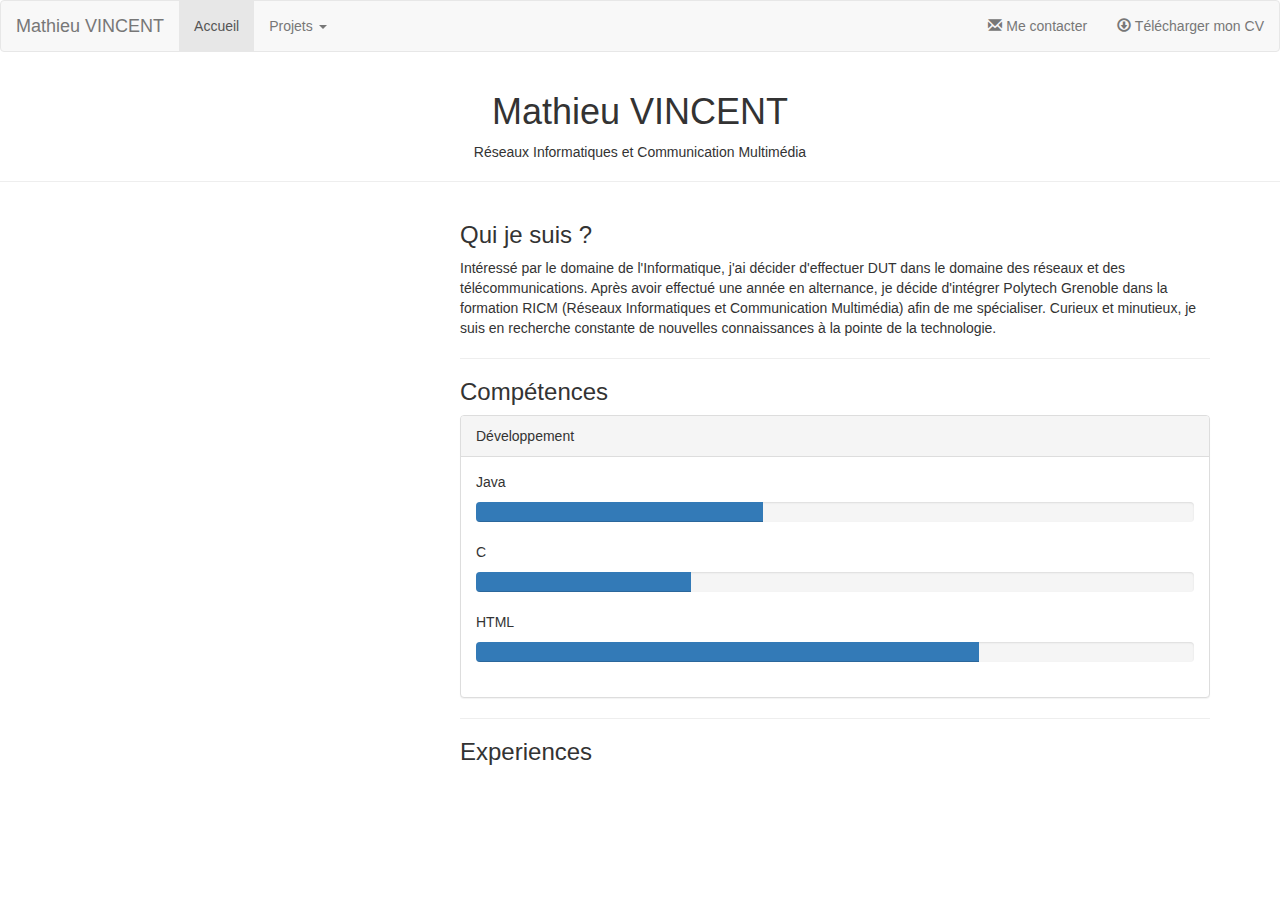
==== index.html @ 3a9216c7 "coucou c moa" ====
<!DOCTYPE html>

<head>
    <meta charset="utf-8">
    <title>Mathieu VINCENT</title>
    <script src="https://ajax.googleapis.com/ajax/libs/jquery/3.2.1/jquery.min.js"></script>
    <script src="https://maxcdn.bootstrapcdn.com/bootstrap/3.3.7/js/bootstrap.min.js"></script>
    <link rel="stylesheet" href="https://maxcdn.bootstrapcdn.com/bootstrap/3.3.7/css/bootstrap.min.css">
    <link rel="stylesheet" type="text/css" href="style.css">
</head>

<body>
<nav class="navbar navbar-default">
  <div class="container-fluid">
    <div class="navbar-header">
      <a class="navbar-brand" href="#">Mathieu VINCENT</a>
    </div>
    <ul class="nav navbar-nav">
      <li class="active"><a href="#">Accueil</a></li>
      <li class="dropdown"><a class="dropdown-toggle" data-toggle="dropdown" href="#">Projets <span class="caret"></span></a>
        <ul class="dropdown-menu">
          <li><a href="#">Page 1-1</a></li>
          <li><a href="#">Page 1-2</a></li>
          <li><a href="#">Page 1-3</a></li>
        </ul>
      </li>
      <!-- <li><a href="#">Page 2</a></li> -->
    </ul>
    <ul class="nav navbar-nav navbar-right">
      <li><a href="#"><span class="glyphicon glyphicon-envelope"></span> Me contacter</a></li>
      <li><a href="#"><span class="glyphicon glyphicon-download"></span> Télécharger mon CV</a></li>
    </ul>
  </div>
</nav>
  
      <div class="page-header text-center">
        <h1>Mathieu VINCENT</h1>
        <p>Réseaux Informatiques et Communication Multimédia</p>
    </div>

    <div class="container">
  <div class="row">
    <div class="col-sm-4">
      <img src="images/images.jpeg" alt="">
    </div>
    <div class="col-sm-8">
      <h3>Qui je suis ?</h3>
      <p>Intéressé par le domaine de l'Informatique, j'ai décider d'effectuer DUT
      dans le domaine des réseaux et des télécommunications. Après avoir effectué une
      année en alternance, je décide d'intégrer Polytech Grenoble dans la formation RICM 
      (Réseaux Informatiques et Communication Multimédia) afin de me spécialiser. 
      
      Curieux et minutieux, je suis en recherche constante de nouvelles connaissances à 
      la pointe de la technologie.  
      </p>

      <hr>

      <h3>Compétences</h3>
      <div class="panel panel-default">
      <div class="panel-heading">Développement</div>
      <div class="panel-body">
      
      <p>Java</p>
      <div class="progress">
        <div class="progress-bar" role="progressbar" aria-valuemin="0" aria-valuemax="100" style="width:40%">
        </div>
      </div>

      <p>C</p>
      <div class="progress">
        <div class="progress-bar" role="progressbar" aria-valuemin="0" aria-valuemax="100" style="width:30%">
        </div>
      </div>

      <p>HTML</p>
      <div class="progress">
        <div class="progress-bar" role="progressbar" aria-valuemin="0" aria-valuemax="100" style="width:70%">
        </div>
        </div>
      </div>
    </div>

    <hr>
    <h3>Experiences</h3>


      

    </div>
  </div>
</div>


</body>

<footer>
</footer>
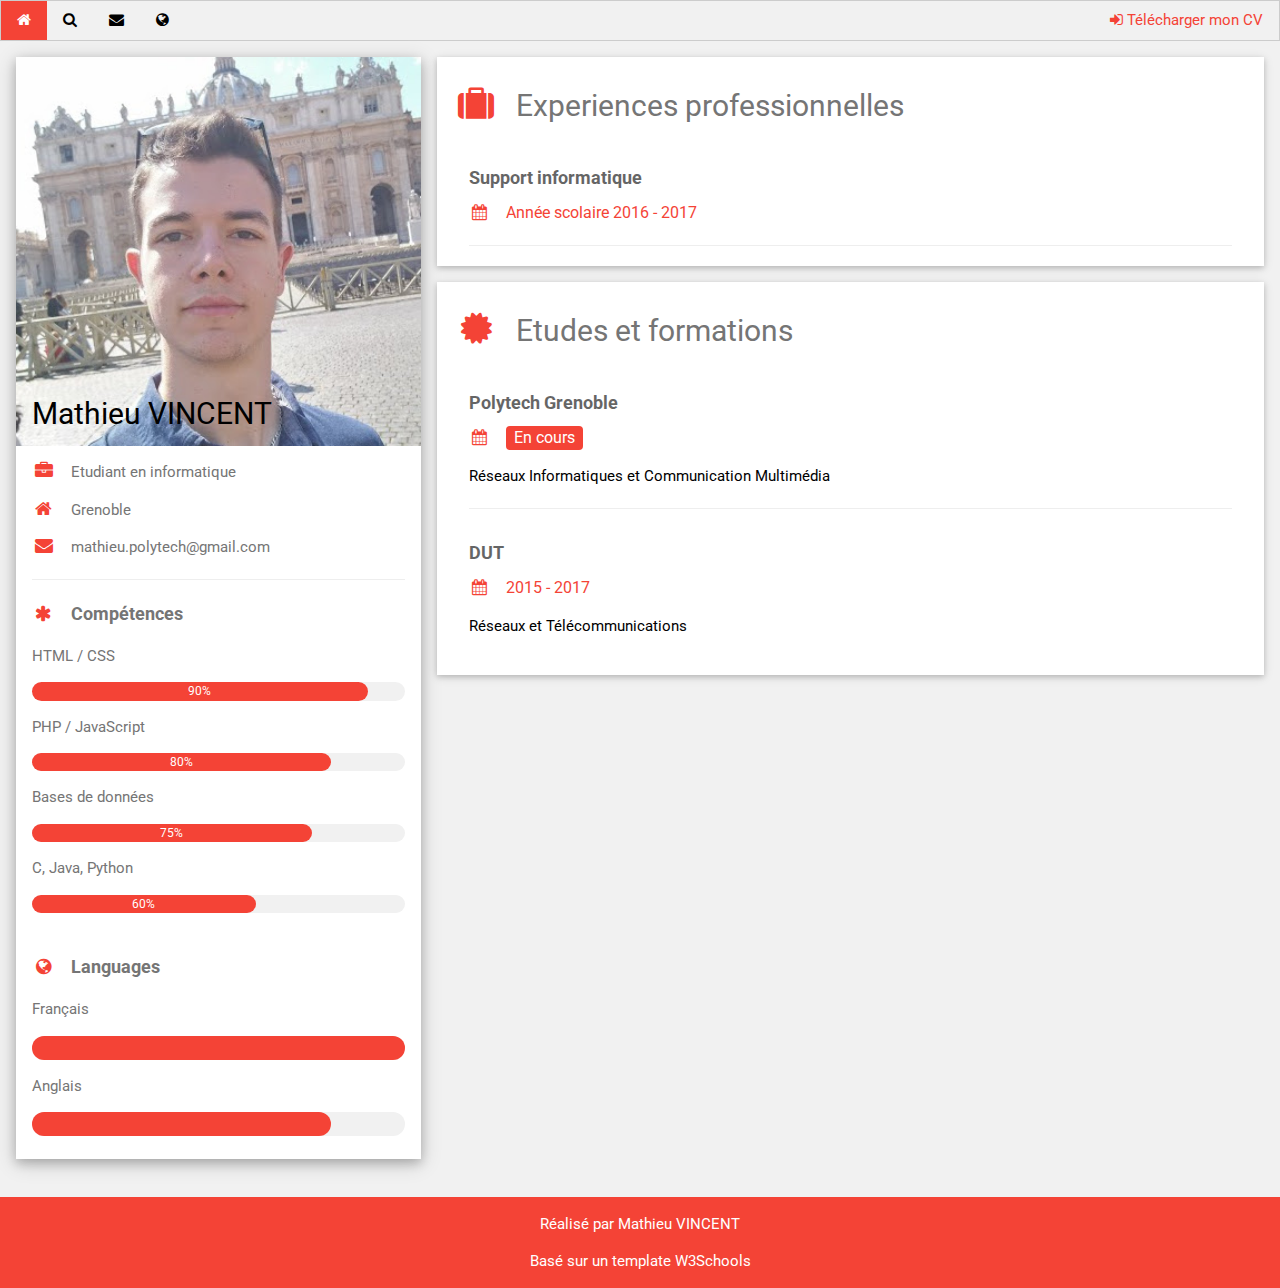
==== commit 520c8e2c: "Test site 2" ====
--- a/index.html
+++ b/index.html
@@ -1,98 +1,126 @@
 <!DOCTYPE html>
+<html>
+<title>Mathieu VINCENT</title>
+<meta charset="UTF-8">
+<meta name="viewport" content="width=device-width, initial-scale=1">
+<link rel="stylesheet" href="https://www.w3schools.com/w3css/4/w3.css">
+<link rel='stylesheet' href='https://fonts.googleapis.com/css?family=Roboto'>
+<link rel="stylesheet" href="https://cdnjs.cloudflare.com/ajax/libs/font-awesome/4.7.0/css/font-awesome.min.css">
+<style>
+html,body,h1,h2,h3,h4,h5,h6 {font-family: "Roboto", sans-serif}
+</style>
+<body class="w3-light-grey">
 
-<head>
-    <meta charset="utf-8">
-    <title>Mathieu VINCENT</title>
-    <script src="https://ajax.googleapis.com/ajax/libs/jquery/3.2.1/jquery.min.js"></script>
-    <script src="https://maxcdn.bootstrapcdn.com/bootstrap/3.3.7/js/bootstrap.min.js"></script>
-    <link rel="stylesheet" href="https://maxcdn.bootstrapcdn.com/bootstrap/3.3.7/css/bootstrap.min.css">
-    <link rel="stylesheet" type="text/css" href="style.css">
-</head>
+<!-- Nav Bar -->
+<div class="w3-bar w3-light-grey w3-border">
+  <a href="#" class="w3-bar-item w3-button w3-red"><i class="fa fa-home"></i></a>
+  <a href="#" class="w3-bar-item w3-button"><i class="fa fa-search"></i></a>
+  <a href="#" class="w3-bar-item w3-button"><i class="fa fa-envelope"></i></a>
+  <a href="#" class="w3-bar-item w3-button"><i class="fa fa-globe"></i></a>
+  <a href="#" class="w3-bar-item w3-button w3-right w3-text-red"><i class="fa fa-sign-in"></i> Télécharger mon CV</a>
+</div>
 
-<body>
-<nav class="navbar navbar-default">
-  <div class="container-fluid">
-    <div class="navbar-header">
-      <a class="navbar-brand" href="#">Mathieu VINCENT</a>
-    </div>
-    <ul class="nav navbar-nav">
-      <li class="active"><a href="#">Accueil</a></li>
-      <li class="dropdown"><a class="dropdown-toggle" data-toggle="dropdown" href="#">Projets <span class="caret"></span></a>
-        <ul class="dropdown-menu">
-          <li><a href="#">Page 1-1</a></li>
-          <li><a href="#">Page 1-2</a></li>
-          <li><a href="#">Page 1-3</a></li>
-        </ul>
-      </li>
-      <!-- <li><a href="#">Page 2</a></li> -->
-    </ul>
-    <ul class="nav navbar-nav navbar-right">
-      <li><a href="#"><span class="glyphicon glyphicon-envelope"></span> Me contacter</a></li>
-      <li><a href="#"><span class="glyphicon glyphicon-download"></span> Télécharger mon CV</a></li>
-    </ul>
-  </div>
-</nav>
+<!-- Page Container -->
+<div class="w3-content w3-margin-top" style="max-width:1400px;">
+
+  <!-- The Grid -->
+  <div class="w3-row-padding">
   
-      <div class="page-header text-center">
-        <h1>Mathieu VINCENT</h1>
-        <p>Réseaux Informatiques et Communication Multimédia</p>
+    <!-- Left Column -->
+    <div class="w3-third">
+    
+      <div class="w3-white w3-text-grey w3-card-4">
+        <div class="w3-display-container">
+          <img src="./images/photo.jpg" style="width:100%" alt="Avatar">
+          <div class="w3-display-bottomleft w3-container w3-text-black">
+            <h2>Mathieu VINCENT</h2>
+          </div>
+        </div>
+        <div class="w3-container">
+          <p><i class="fa fa-briefcase fa-fw w3-margin-right w3-large w3-text-red"></i>Etudiant en informatique</p>
+          <p><i class="fa fa-home fa-fw w3-margin-right w3-large w3-text-red"></i>Grenoble</p>
+          <p><i class="fa fa-envelope fa-fw w3-margin-right w3-large w3-text-red"></i>mathieu.polytech@gmail.com</p>
+          <!--<p><i class="fa fa-phone fa-fw w3-margin-right w3-large w3-text-red"></i>1224435534</p>-->
+          <hr>
+
+          <p class="w3-large"><b><i class="fa fa-asterisk fa-fw w3-margin-right w3-text-red"></i>Compétences</b></p>
+          <p>HTML / CSS</p>
+          <div class="w3-light-grey w3-round-xlarge w3-small">
+            <div class="w3-container w3-center w3-round-xlarge w3-red" style="width:90%">90%</div>
+          </div>
+          <p>PHP / JavaScript</p>
+          <div class="w3-light-grey w3-round-xlarge w3-small">
+            <div class="w3-container w3-center w3-round-xlarge w3-red" style="width:80%">
+              <div class="w3-center w3-text-white">80%</div>
+            </div>
+          </div>
+          <p>Bases de données</p>
+          <div class="w3-light-grey w3-round-xlarge w3-small">
+            <div class="w3-container w3-center w3-round-xlarge w3-red" style="width:75%">75%</div>
+          </div>
+          <p>C, Java, Python</p>
+          <div class="w3-light-grey w3-round-xlarge w3-small">
+            <div class="w3-container w3-center w3-round-xlarge w3-red" style="width:60%">60%</div>
+          </div>
+          <br>
+
+          <p class="w3-large w3-text-theme"><b><i class="fa fa-globe fa-fw w3-margin-right w3-text-red"></i>Languages</b></p>
+          <p>Français</p>
+          <div class="w3-light-grey w3-round-xlarge">
+            <div class="w3-round-xlarge w3-red" style="height:24px;width:100%"></div>
+          </div>
+          <p>Anglais</p>
+          <div class="w3-light-grey w3-round-xlarge">
+            <div class="w3-round-xlarge w3-red" style="height:24px;width:80%"></div>
+          </div>
+          <br>
+        </div>
+      </div><br>
+
+    <!-- End Left Column -->
     </div>
 
-    <div class="container">
-  <div class="row">
-    <div class="col-sm-4">
-      <img src="images/images.jpeg" alt="">
-    </div>
-    <div class="col-sm-8">
-      <h3>Qui je suis ?</h3>
-      <p>Intéressé par le domaine de l'Informatique, j'ai décider d'effectuer DUT
-      dans le domaine des réseaux et des télécommunications. Après avoir effectué une
-      année en alternance, je décide d'intégrer Polytech Grenoble dans la formation RICM 
-      (Réseaux Informatiques et Communication Multimédia) afin de me spécialiser. 
-      
-      Curieux et minutieux, je suis en recherche constante de nouvelles connaissances à 
-      la pointe de la technologie.  
-      </p>
-
-      <hr>
-
-      <h3>Compétences</h3>
-      <div class="panel panel-default">
-      <div class="panel-heading">Développement</div>
-      <div class="panel-body">
-      
-      <p>Java</p>
-      <div class="progress">
-        <div class="progress-bar" role="progressbar" aria-valuemin="0" aria-valuemax="100" style="width:40%">
+    <!-- Right Column -->
+    <div class="w3-twothird">
+    
+      <div class="w3-container w3-card-2 w3-white w3-margin-bottom">
+        <h2 class="w3-text-grey w3-padding-16"><i class="fa fa-suitcase fa-fw w3-margin-right w3-xxlarge w3-text-red"></i>Experiences professionnelles</h2>
+        <div class="w3-container">
+          <h5 class="w3-opacity"><b>Support informatique</b></h5>
+          <h6 class="w3-text-red"><i class="fa fa-calendar fa-fw w3-margin-right"></i>Année scolaire 2016 - 2017</span></h6>
+          <p></p>
+          <hr>
         </div>
       </div>
 
-      <p>C</p>
-      <div class="progress">
-        <div class="progress-bar" role="progressbar" aria-valuemin="0" aria-valuemax="100" style="width:30%">
+      <div class="w3-container w3-card-2 w3-white">
+        <h2 class="w3-text-grey w3-padding-16"><i class="fa fa-certificate fa-fw w3-margin-right w3-xxlarge w3-text-red"></i>Etudes et formations</h2>
+        <div class="w3-container">
+          <h5 class="w3-opacity"><b>Polytech Grenoble</b></h5>
+          <h6 class="w3-text-red"><i class="fa fa-calendar fa-fw w3-margin-right"></i><span class="w3-tag w3-red w3-round">En cours</span></h6>
+          <p>Réseaux Informatiques et Communication Multimédia</p>
+          <hr>
+        </div>
+        <div class="w3-container">
+          <h5 class="w3-opacity"><b>DUT</b></h5>
+          <h6 class="w3-text-red"><i class="fa fa-calendar fa-fw w3-margin-right"></i>2015 - 2017</h6>
+          <p>Réseaux et Télécommunications</p><br>
         </div>
       </div>
 
-      <p>HTML</p>
-      <div class="progress">
-        <div class="progress-bar" role="progressbar" aria-valuemin="0" aria-valuemax="100" style="width:70%">
-        </div>
-        </div>
-      </div>
+    <!-- End Right Column -->
     </div>
-
-    <hr>
-    <h3>Experiences</h3>
-
-
-      
-
-    </div>
+    
+  <!-- End Grid -->
   </div>
+  
+  <!-- End Page Container -->
 </div>
 
+<footer class="w3-container w3-red w3-center w3-margin-top">
+  <p>Réalisé par Mathieu VINCENT</p>
+  <p>Basé sur un template W3Schools</p>
+</footer>
 
 </body>
-
-<footer>
-</footer>+</html>
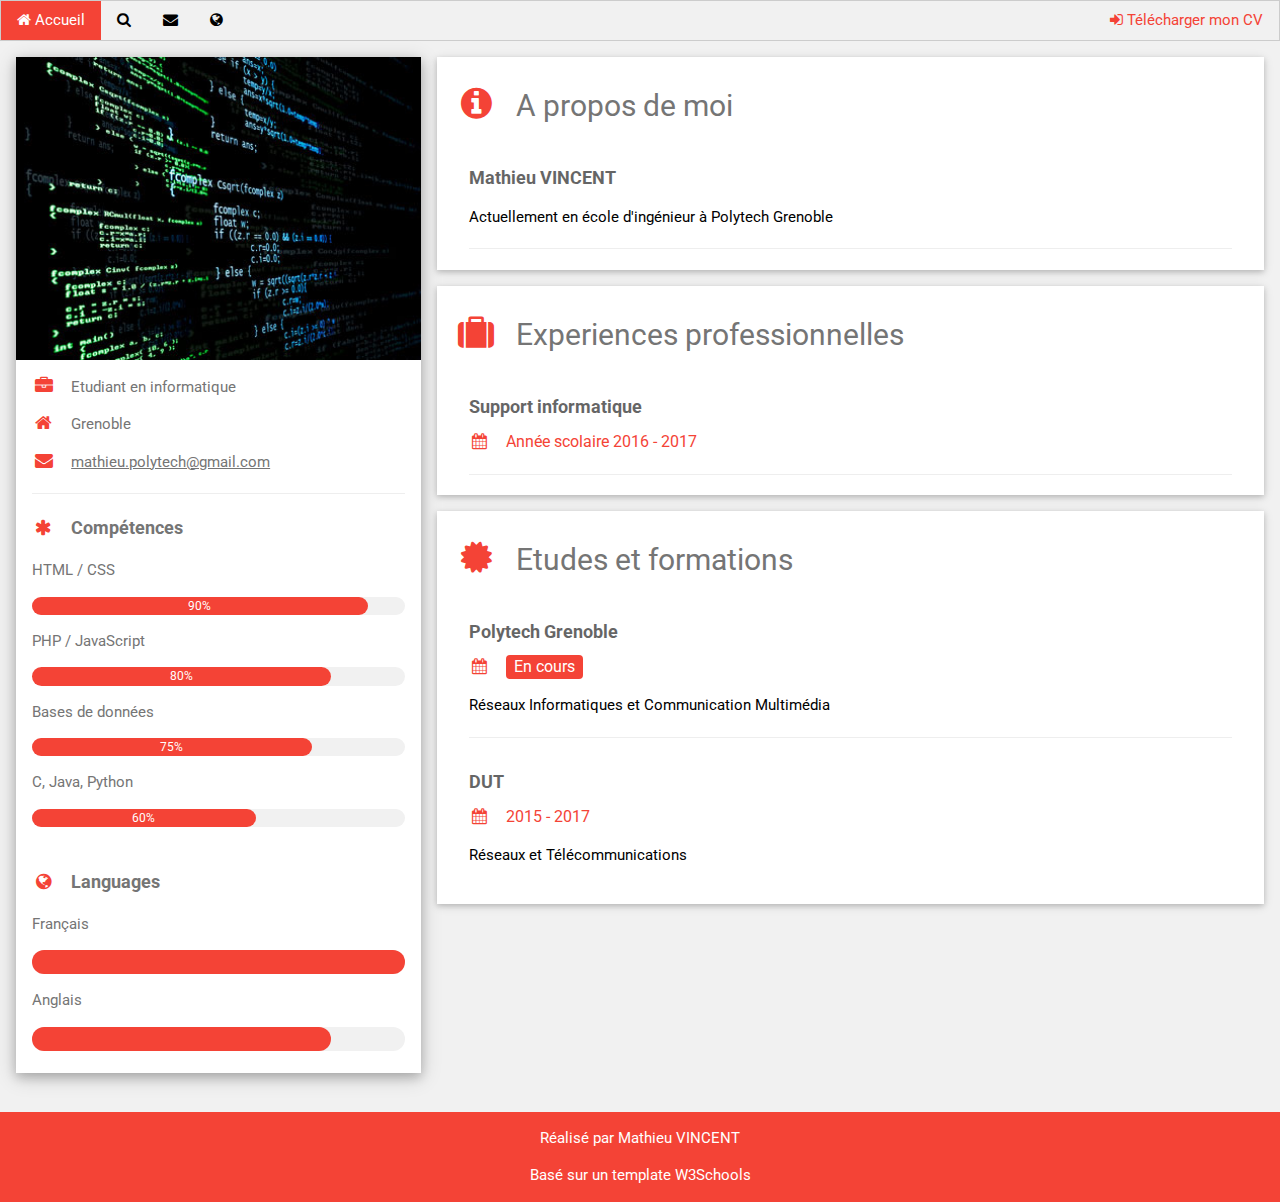
==== commit c3ee2868: "Site" ====
--- a/index.html
+++ b/index.html
@@ -13,7 +13,7 @@
 
 <!-- Nav Bar -->
 <div class="w3-bar w3-light-grey w3-border">
-  <a href="#" class="w3-bar-item w3-button w3-red"><i class="fa fa-home"></i></a>
+  <a href="#" class="w3-bar-item w3-button w3-red"><i class="fa fa-home"></i> Accueil</a>
   <a href="#" class="w3-bar-item w3-button"><i class="fa fa-search"></i></a>
   <a href="#" class="w3-bar-item w3-button"><i class="fa fa-envelope"></i></a>
   <a href="#" class="w3-bar-item w3-button"><i class="fa fa-globe"></i></a>
@@ -32,14 +32,14 @@
       <div class="w3-white w3-text-grey w3-card-4">
         <div class="w3-display-container">
           <img src="./images/photo.jpg" style="width:100%" alt="Avatar">
-          <div class="w3-display-bottomleft w3-container w3-text-black">
-            <h2>Mathieu VINCENT</h2>
+          <div class="w3-display-bottomleft w3-container w3-text-white">
+            <!--<h2>Mathieu VINCENT</h2>-->
           </div>
         </div>
         <div class="w3-container">
           <p><i class="fa fa-briefcase fa-fw w3-margin-right w3-large w3-text-red"></i>Etudiant en informatique</p>
           <p><i class="fa fa-home fa-fw w3-margin-right w3-large w3-text-red"></i>Grenoble</p>
-          <p><i class="fa fa-envelope fa-fw w3-margin-right w3-large w3-text-red"></i>mathieu.polytech@gmail.com</p>
+          <a href="mailto:mathieu.polytech@gmail.com"><i class="fa fa-envelope fa-fw w3-margin-right w3-large w3-text-red"></i>mathieu.polytech@gmail.com</a>
           <!--<p><i class="fa fa-phone fa-fw w3-margin-right w3-large w3-text-red"></i>1224435534</p>-->
           <hr>
 
@@ -82,7 +82,16 @@
 
     <!-- Right Column -->
     <div class="w3-twothird">
-    
+
+      <div class="w3-container w3-card-2 w3-white w3-margin-bottom">
+        <h2 class="w3-text-grey w3-padding-16"><i class="fa fa-info-circle fa-fw w3-margin-right w3-xxlarge w3-text-red"></i>A propos de moi</h2>
+        <div class="w3-container">
+          <h5 class="w3-opacity"><b>Mathieu VINCENT</b></h5>
+          <p>Actuellement en école d'ingénieur à Polytech Grenoble</p>
+          <hr>
+        </div>
+      </div>
+
       <div class="w3-container w3-card-2 w3-white w3-margin-bottom">
         <h2 class="w3-text-grey w3-padding-16"><i class="fa fa-suitcase fa-fw w3-margin-right w3-xxlarge w3-text-red"></i>Experiences professionnelles</h2>
         <div class="w3-container">
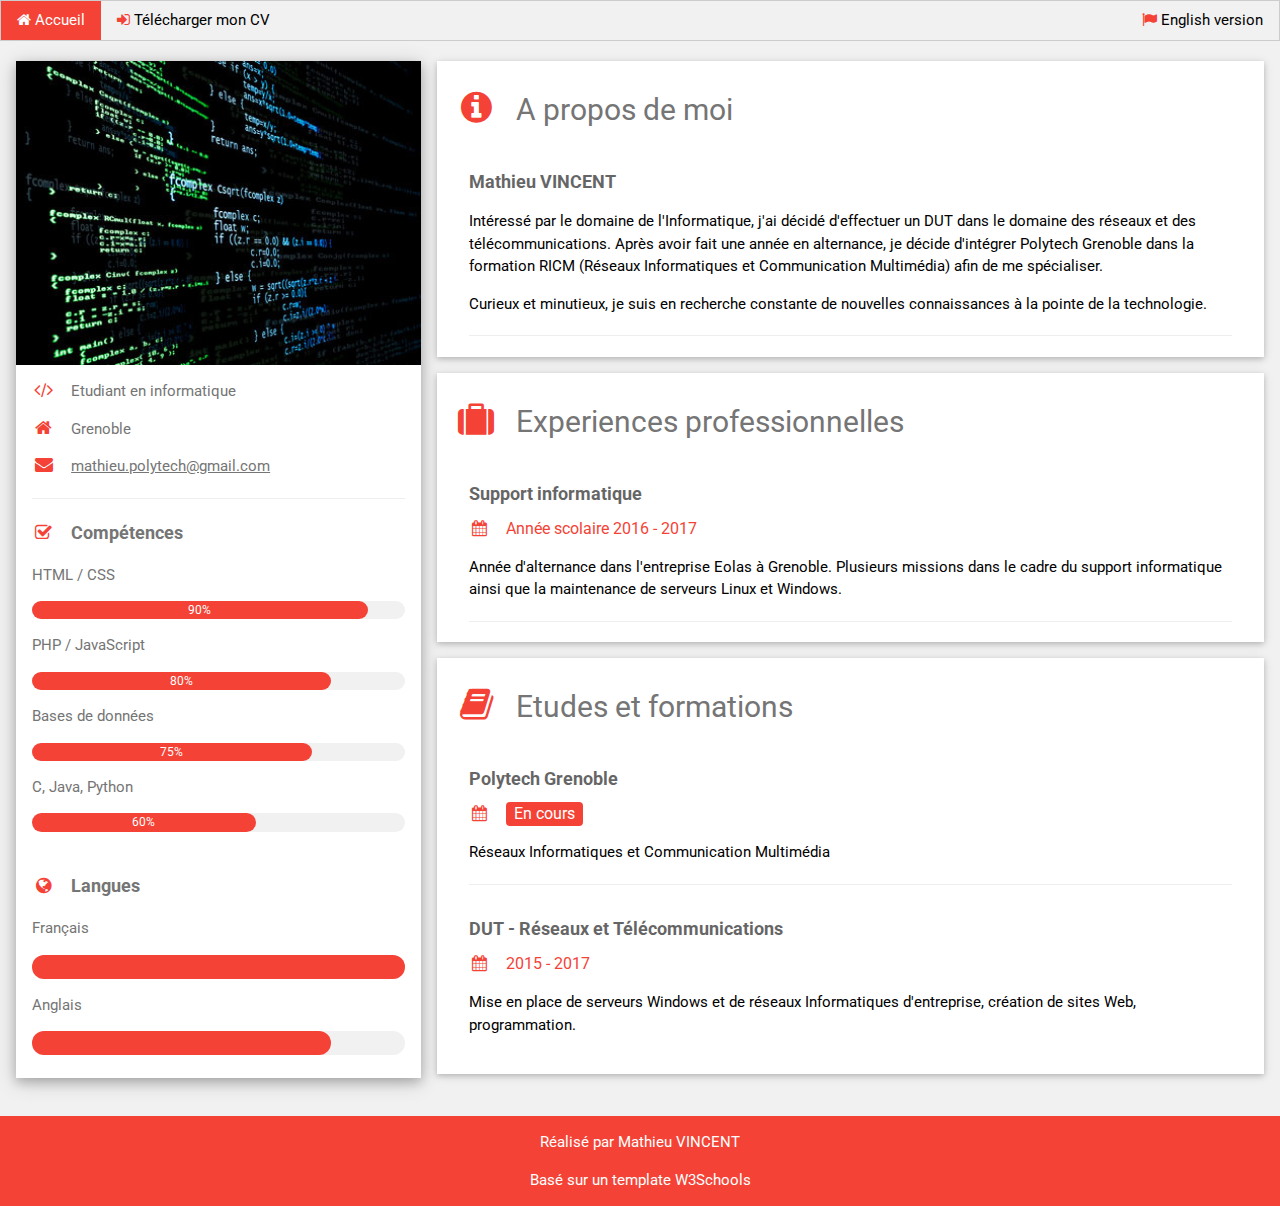
==== commit 493a3906: "+ Anglais" ====
--- a/index.html
+++ b/index.html
@@ -12,13 +12,14 @@
 <body class="w3-light-grey">
 
 <!-- Nav Bar -->
+<div class="w3-top">
 <div class="w3-bar w3-light-grey w3-border">
   <a href="#" class="w3-bar-item w3-button w3-red"><i class="fa fa-home"></i> Accueil</a>
-  <a href="#" class="w3-bar-item w3-button"><i class="fa fa-search"></i></a>
-  <a href="#" class="w3-bar-item w3-button"><i class="fa fa-envelope"></i></a>
-  <a href="#" class="w3-bar-item w3-button"><i class="fa fa-globe"></i></a>
-  <a href="#" class="w3-bar-item w3-button w3-right w3-text-red"><i class="fa fa-sign-in"></i> Télécharger mon CV</a>
+  <a href="./fichiers/CV.pdf" class="w3-bar-item w3-button"><i class="fa fa-sign-in w3-text-red"></i> Télécharger mon CV</a>
+  <a href="./index-en.html" class="w3-bar-item w3-button w3-right"><i class="fa fa-flag w3-text-red"></i> English version</a>
 </div>
+</div>
+<br><br>
 
 <!-- Page Container -->
 <div class="w3-content w3-margin-top" style="max-width:1400px;">
@@ -37,13 +38,13 @@
           </div>
         </div>
         <div class="w3-container">
-          <p><i class="fa fa-briefcase fa-fw w3-margin-right w3-large w3-text-red"></i>Etudiant en informatique</p>
+          <p><i class="fa fa-code fa-fw w3-margin-right w3-large w3-text-red"></i>Etudiant en informatique</p>
           <p><i class="fa fa-home fa-fw w3-margin-right w3-large w3-text-red"></i>Grenoble</p>
           <a href="mailto:mathieu.polytech@gmail.com"><i class="fa fa-envelope fa-fw w3-margin-right w3-large w3-text-red"></i>mathieu.polytech@gmail.com</a>
           <!--<p><i class="fa fa-phone fa-fw w3-margin-right w3-large w3-text-red"></i>1224435534</p>-->
           <hr>
 
-          <p class="w3-large"><b><i class="fa fa-asterisk fa-fw w3-margin-right w3-text-red"></i>Compétences</b></p>
+          <p class="w3-large"><b><i class="fa fa-check-square-o fa-fw w3-margin-right w3-text-red"></i>Compétences</b></p>
           <p>HTML / CSS</p>
           <div class="w3-light-grey w3-round-xlarge w3-small">
             <div class="w3-container w3-center w3-round-xlarge w3-red" style="width:90%">90%</div>
@@ -64,7 +65,7 @@
           </div>
           <br>
 
-          <p class="w3-large w3-text-theme"><b><i class="fa fa-globe fa-fw w3-margin-right w3-text-red"></i>Languages</b></p>
+          <p class="w3-large w3-text-theme"><b><i class="fa fa-globe fa-fw w3-margin-right w3-text-red"></i>Langues</b></p>
           <p>Français</p>
           <div class="w3-light-grey w3-round-xlarge">
             <div class="w3-round-xlarge w3-red" style="height:24px;width:100%"></div>
@@ -82,12 +83,19 @@
 
     <!-- Right Column -->
     <div class="w3-twothird">
-
-      <div class="w3-container w3-card-2 w3-white w3-margin-bottom">
+      <div  class="w3-container w3-card-2 w3-white w3-margin-bottom">
         <h2 class="w3-text-grey w3-padding-16"><i class="fa fa-info-circle fa-fw w3-margin-right w3-xxlarge w3-text-red"></i>A propos de moi</h2>
         <div class="w3-container">
           <h5 class="w3-opacity"><b>Mathieu VINCENT</b></h5>
-          <p>Actuellement en école d'ingénieur à Polytech Grenoble</p>
+          <p>Intéressé par le domaine de l'Informatique, j'ai décidé d'effectuer un DUT
+            dans le domaine des réseaux et des télécommunications. Après avoir fait une
+            année en alternance, je décide d'intégrer Polytech Grenoble dans la formation RICM 
+            (Réseaux Informatiques et Communication Multimédia) afin de me spécialiser. 
+          </p>
+          <p>
+              Curieux et minutieux, je suis en recherche constante de nouvelles connaissances à 
+              la pointe de la technologie.
+          </p>
           <hr>
         </div>
       </div>
@@ -97,13 +105,13 @@
         <div class="w3-container">
           <h5 class="w3-opacity"><b>Support informatique</b></h5>
           <h6 class="w3-text-red"><i class="fa fa-calendar fa-fw w3-margin-right"></i>Année scolaire 2016 - 2017</span></h6>
-          <p></p>
+          <p>Année d'alternance dans l'entreprise Eolas à Grenoble. Plusieurs missions dans le cadre du support informatique ainsi que la maintenance de serveurs Linux et Windows.</p>
           <hr>
         </div>
       </div>
 
       <div class="w3-container w3-card-2 w3-white">
-        <h2 class="w3-text-grey w3-padding-16"><i class="fa fa-certificate fa-fw w3-margin-right w3-xxlarge w3-text-red"></i>Etudes et formations</h2>
+        <h2 class="w3-text-grey w3-padding-16"><i class="fa fa-book fa-fw w3-margin-right w3-xxlarge w3-text-red"></i>Etudes et formations</h2>
         <div class="w3-container">
           <h5 class="w3-opacity"><b>Polytech Grenoble</b></h5>
           <h6 class="w3-text-red"><i class="fa fa-calendar fa-fw w3-margin-right"></i><span class="w3-tag w3-red w3-round">En cours</span></h6>
@@ -111,9 +119,10 @@
           <hr>
         </div>
         <div class="w3-container">
-          <h5 class="w3-opacity"><b>DUT</b></h5>
+          <h5 class="w3-opacity"><b>DUT - Réseaux et Télécommunications</b></h5>
           <h6 class="w3-text-red"><i class="fa fa-calendar fa-fw w3-margin-right"></i>2015 - 2017</h6>
-          <p>Réseaux et Télécommunications</p><br>
+          <p>Mise en place de serveurs Windows et de réseaux Informatiques d'entreprise, création de sites Web, programmation.</p>
+          <br>
         </div>
       </div>
 
@@ -128,7 +137,7 @@
 
 <footer class="w3-container w3-red w3-center w3-margin-top">
   <p>Réalisé par Mathieu VINCENT</p>
-  <p>Basé sur un template W3Schools</p>
+  <p>Basé sur un template W3Schools</a>
 </footer>
 
 </body>
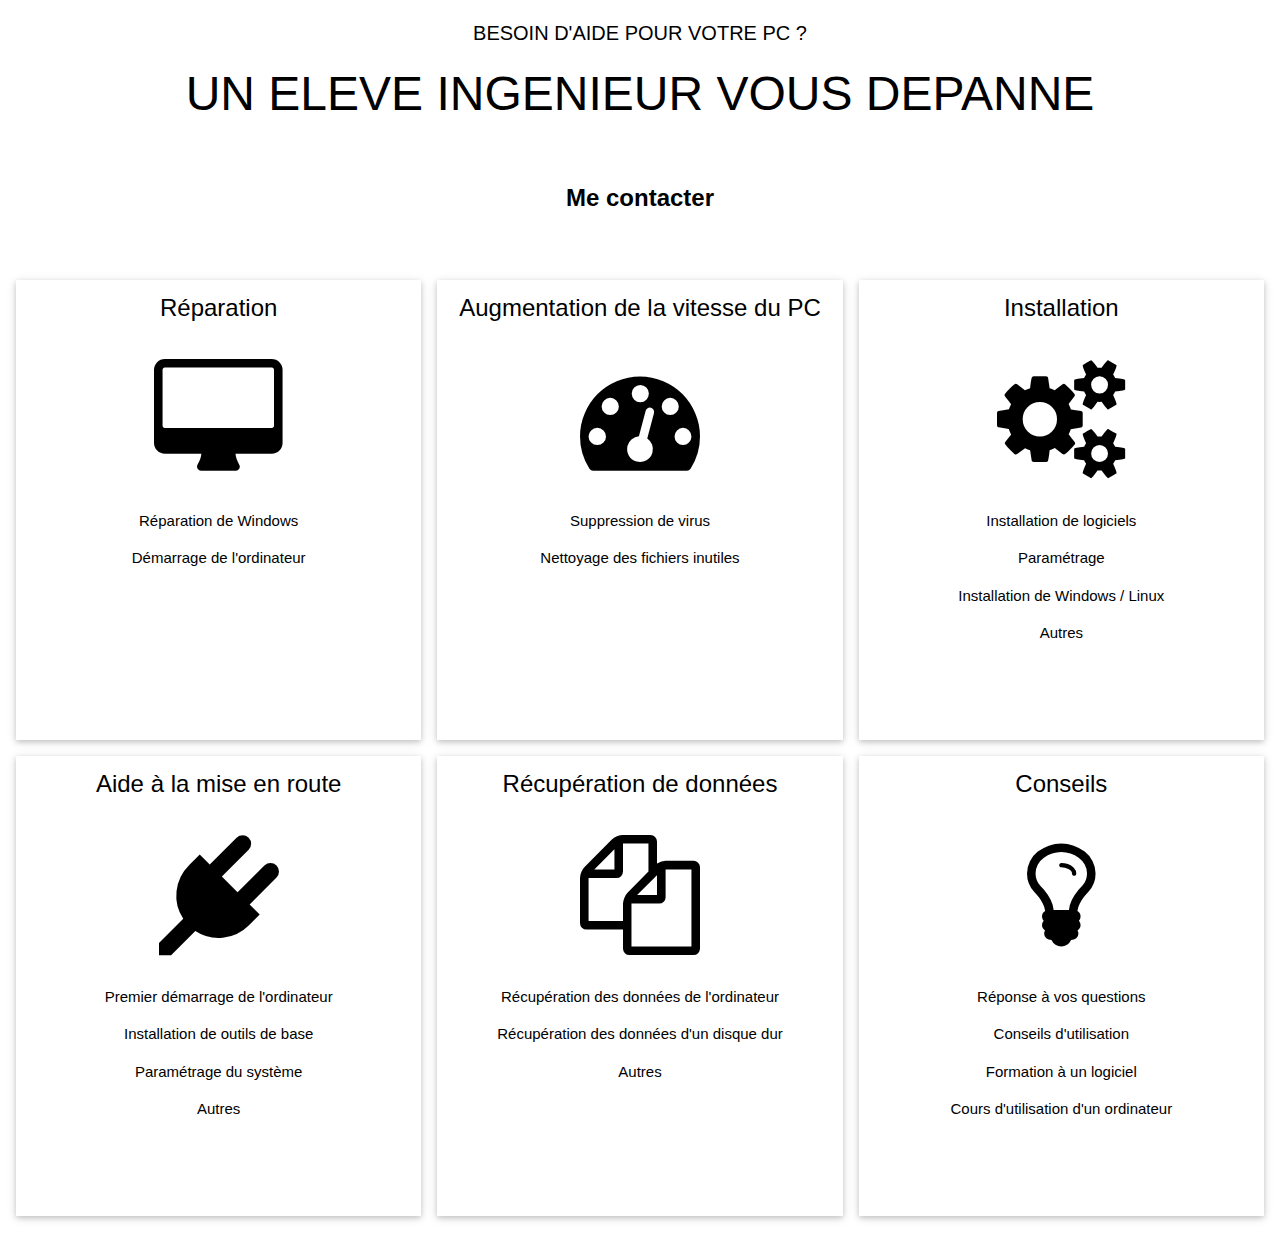
==== commit 82b34b4a: "Ajout page réparation" ====
--- a/index.html
+++ b/index.html
@@ -4,141 +4,183 @@
 <meta charset="UTF-8">
 <meta name="viewport" content="width=device-width, initial-scale=1">
 <link rel="stylesheet" href="https://www.w3schools.com/w3css/4/w3.css">
-<link rel='stylesheet' href='https://fonts.googleapis.com/css?family=Roboto'>
-<link rel="stylesheet" href="https://cdnjs.cloudflare.com/ajax/libs/font-awesome/4.7.0/css/font-awesome.min.css">
-<style>
-html,body,h1,h2,h3,h4,h5,h6 {font-family: "Roboto", sans-serif}
-</style>
-<body class="w3-light-grey">
+<link rel="stylesheet" href="https://www.w3schools.com/lib/w3-theme-red.css">
+<link rel="stylesheet" href="https://cdnjs.cloudflare.com/ajax/libs/font-awesome/4.3.0/css/font-awesome.min.css">
+<body>
 
-<!-- Nav Bar -->
-<div class="w3-top">
-<div class="w3-bar w3-light-grey w3-border">
-  <a href="#" class="w3-bar-item w3-button w3-red"><i class="fa fa-home"></i> Accueil</a>
-  <a href="./fichiers/CV.pdf" class="w3-bar-item w3-button"><i class="fa fa-sign-in w3-text-red"></i> Télécharger mon CV</a>
-  <a href="./index-en.html" class="w3-bar-item w3-button w3-right"><i class="fa fa-flag w3-text-red"></i> English version</a>
+<!-- Header -->
+<header class="w3-container w3-theme w3-padding" id="myHeader">
+  <div class="w3-center">
+  <h4>BESOIN D'AIDE POUR VOTRE PC ?</h4>
+  <h1 class="w3-xxxlarge w3-animate-bottom">UN ELEVE INGENIEUR VOUS DEPANNE</h1>
+    <div class="w3-padding-32">
+      <button class="w3-btn w3-xlarge w3-theme-dark w3-hover-red" onclick="document.getElementById('id01').style.display='block'" style="font-weight:900;">Me contacter</button>
+    </div>
+  </div>
+</header>
+
+<!-- Modal -->
+<div id="id01" class="w3-modal">
+    <div class="w3-modal-content w3-card-4 w3-animate-top">
+      <header class="w3-container w3-theme"> 
+        <span onclick="document.getElementById('id01').style.display='none'"
+        class="w3-button w3-display-topright">×</span>
+        <h4>Me contacter</h4>
+      </header>
+      <div class="w3-padding">
+        <p>Envoyer un mail à mathieu.vincent1997@orange.fr</p>
+      </div>
+    </div>  
+</div>
+
+<div class="w3-row-padding w3-center w3-margin-top">
+<div class="w3-third">
+  <div class="w3-card w3-container" style="min-height:460px">
+  <h3>Réparation</h3><br>
+  <i class="fa fa-desktop w3-margin-bottom w3-text-theme" style="font-size:120px"></i>
+  <p>Réparation de Windows</p>
+  <p>Démarrage de l'ordinateur</p>
+  <p></p>
+  <p></p>
+  </div>
+</div>
+
+<div class="w3-third">
+  <div class="w3-card w3-container" style="min-height:460px">
+  <h3>Augmentation  de la vitesse du PC</h3><br>
+  <i class="fa fa-dashboard w3-margin-bottom w3-text-theme" style="font-size:120px"></i>
+  <p>Suppression de virus</p>
+  <p>Nettoyage des fichiers inutiles</p>
+  <p></p>
+  <p></p>
+  </div>
+</div>
+
+<div class="w3-third">
+  <div class="w3-card w3-container" style="min-height:460px">
+  <h3>Installation</h3><br>
+  <i class="fa fa-cogs w3-margin-bottom w3-text-theme" style="font-size:120px"></i>
+  <p>Installation de logiciels</p>
+  <p>Paramétrage</p>
+  <p>Installation de Windows / Linux</p>
+  <p>Autres</p>
+  </div>
 </div>
 </div>
-<br><br>
 
-<!-- Page Container -->
-<div class="w3-content w3-margin-top" style="max-width:1400px;">
-
-  <!-- The Grid -->
-  <div class="w3-row-padding">
-  
-    <!-- Left Column -->
-    <div class="w3-third">
-    
-      <div class="w3-white w3-text-grey w3-card-4">
-        <div class="w3-display-container">
-          <img src="./images/photo.jpg" style="width:100%" alt="Avatar">
-          <div class="w3-display-bottomleft w3-container w3-text-white">
-            <!--<h2>Mathieu VINCENT</h2>-->
-          </div>
-        </div>
-        <div class="w3-container">
-          <p><i class="fa fa-code fa-fw w3-margin-right w3-large w3-text-red"></i>Etudiant en informatique</p>
-          <p><i class="fa fa-home fa-fw w3-margin-right w3-large w3-text-red"></i>Grenoble</p>
-          <a href="mailto:mathieu.polytech@gmail.com"><i class="fa fa-envelope fa-fw w3-margin-right w3-large w3-text-red"></i>mathieu.polytech@gmail.com</a>
-          <!--<p><i class="fa fa-phone fa-fw w3-margin-right w3-large w3-text-red"></i>1224435534</p>-->
-          <hr>
-
-          <p class="w3-large"><b><i class="fa fa-check-square-o fa-fw w3-margin-right w3-text-red"></i>Compétences</b></p>
-          <p>HTML / CSS</p>
-          <div class="w3-light-grey w3-round-xlarge w3-small">
-            <div class="w3-container w3-center w3-round-xlarge w3-red" style="width:90%">90%</div>
-          </div>
-          <p>PHP / JavaScript</p>
-          <div class="w3-light-grey w3-round-xlarge w3-small">
-            <div class="w3-container w3-center w3-round-xlarge w3-red" style="width:80%">
-              <div class="w3-center w3-text-white">80%</div>
-            </div>
-          </div>
-          <p>Bases de données</p>
-          <div class="w3-light-grey w3-round-xlarge w3-small">
-            <div class="w3-container w3-center w3-round-xlarge w3-red" style="width:75%">75%</div>
-          </div>
-          <p>C, Java, Python</p>
-          <div class="w3-light-grey w3-round-xlarge w3-small">
-            <div class="w3-container w3-center w3-round-xlarge w3-red" style="width:60%">60%</div>
-          </div>
-          <br>
-
-          <p class="w3-large w3-text-theme"><b><i class="fa fa-globe fa-fw w3-margin-right w3-text-red"></i>Langues</b></p>
-          <p>Français</p>
-          <div class="w3-light-grey w3-round-xlarge">
-            <div class="w3-round-xlarge w3-red" style="height:24px;width:100%"></div>
-          </div>
-          <p>Anglais</p>
-          <div class="w3-light-grey w3-round-xlarge">
-            <div class="w3-round-xlarge w3-red" style="height:24px;width:80%"></div>
-          </div>
-          <br>
-        </div>
-      </div><br>
-
-    <!-- End Left Column -->
-    </div>
-
-    <!-- Right Column -->
-    <div class="w3-twothird">
-      <div  class="w3-container w3-card-2 w3-white w3-margin-bottom">
-        <h2 class="w3-text-grey w3-padding-16"><i class="fa fa-info-circle fa-fw w3-margin-right w3-xxlarge w3-text-red"></i>A propos de moi</h2>
-        <div class="w3-container">
-          <h5 class="w3-opacity"><b>Mathieu VINCENT</b></h5>
-          <p>Intéressé par le domaine de l'Informatique, j'ai décidé d'effectuer un DUT
-            dans le domaine des réseaux et des télécommunications. Après avoir fait une
-            année en alternance, je décide d'intégrer Polytech Grenoble dans la formation RICM 
-            (Réseaux Informatiques et Communication Multimédia) afin de me spécialiser. 
-          </p>
-          <p>
-              Curieux et minutieux, je suis en recherche constante de nouvelles connaissances à 
-              la pointe de la technologie.
-          </p>
-          <hr>
-        </div>
-      </div>
-
-      <div class="w3-container w3-card-2 w3-white w3-margin-bottom">
-        <h2 class="w3-text-grey w3-padding-16"><i class="fa fa-suitcase fa-fw w3-margin-right w3-xxlarge w3-text-red"></i>Experiences professionnelles</h2>
-        <div class="w3-container">
-          <h5 class="w3-opacity"><b>Support informatique</b></h5>
-          <h6 class="w3-text-red"><i class="fa fa-calendar fa-fw w3-margin-right"></i>Année scolaire 2016 - 2017</span></h6>
-          <p>Année d'alternance dans l'entreprise Eolas à Grenoble. Plusieurs missions dans le cadre du support informatique ainsi que la maintenance de serveurs Linux et Windows.</p>
-          <hr>
-        </div>
-      </div>
-
-      <div class="w3-container w3-card-2 w3-white">
-        <h2 class="w3-text-grey w3-padding-16"><i class="fa fa-book fa-fw w3-margin-right w3-xxlarge w3-text-red"></i>Etudes et formations</h2>
-        <div class="w3-container">
-          <h5 class="w3-opacity"><b>Polytech Grenoble</b></h5>
-          <h6 class="w3-text-red"><i class="fa fa-calendar fa-fw w3-margin-right"></i><span class="w3-tag w3-red w3-round">En cours</span></h6>
-          <p>Réseaux Informatiques et Communication Multimédia</p>
-          <hr>
-        </div>
-        <div class="w3-container">
-          <h5 class="w3-opacity"><b>DUT - Réseaux et Télécommunications</b></h5>
-          <h6 class="w3-text-red"><i class="fa fa-calendar fa-fw w3-margin-right"></i>2015 - 2017</h6>
-          <p>Mise en place de serveurs Windows et de réseaux Informatiques d'entreprise, création de sites Web, programmation.</p>
-          <br>
-        </div>
-      </div>
-
-    <!-- End Right Column -->
-    </div>
-    
-  <!-- End Grid -->
-  </div>
-  
-  <!-- End Page Container -->
+<div class="w3-row-padding w3-center w3-margin-top">
+<div class="w3-third">
+  <div class="w3-card w3-container" style="min-height:460px">
+  <h3>Aide à la mise en route</h3><br>
+  <i class="fa fa-plug w3-margin-bottom w3-text-theme" style="font-size:120px"></i>
+  <p>Premier démarrage de l'ordinateur</p>
+  <p>Installation de outils de base</p>
+  <p>Paramétrage du système</p>
+  <p>Autres</p>
+  </div>  
 </div>
 
-<footer class="w3-container w3-red w3-center w3-margin-top">
-  <p>Réalisé par Mathieu VINCENT</p>
-  <p>Basé sur un template W3Schools</a>
-</footer>
+<div class="w3-third">
+  <div class="w3-card w3-container" style="min-height:460px">
+  <h3>Récupération de données</h3><br>
+  <i class="fa fa fa-copy w3-margin-bottom w3-text-theme" style="font-size:120px"></i>
+  <p>Récupération des données de l'ordinateur</p>
+  <p>Récupération des données d'un disque dur</p>
+  <p>Autres</p>
+  <p></p>
+  </div>
+</div>
+
+<div class="w3-third">
+  <div class="w3-card w3-container" style="min-height:460px">
+  <h3>Conseils</h3><br>
+  <i class="fa fa-lightbulb-o w3-margin-bottom w3-text-theme" style="font-size:120px"></i>
+  <p>Réponse à vos questions</p>
+  <p>Conseils d'utilisation</p>
+  <p>Formation à un logiciel</p>
+  <p>Cours d'utilisation d'un ordinateur</p>
+  </div>
+</div>
+</div>
+<br>
+<!-- Script for Sidebar, Tabs, Accordions, Progress bars and slideshows -->
+<script>
+// Side navigation
+function w3_open() {
+    var x = document.getElementById("mySidebar");
+    x.style.width = "100%";
+    x.style.fontSize = "40px";
+    x.style.paddingTop = "10%";
+    x.style.display = "block";
+}
+function w3_close() {
+    document.getElementById("mySidebar").style.display = "none";
+}
+
+// Tabs
+function openCity(evt, cityName) {
+  var i;
+  var x = document.getElementsByClassName("city");
+  for (i = 0; i < x.length; i++) {
+     x[i].style.display = "none";
+  }
+  var activebtn = document.getElementsByClassName("testbtn");
+  for (i = 0; i < x.length; i++) {
+      activebtn[i].className = activebtn[i].className.replace(" w3-theme-dark", "");
+  }
+  document.getElementById(cityName).style.display = "block";
+  evt.currentTarget.className += " w3-theme-dark";
+}
+
+var mybtn = document.getElementsByClassName("testbtn")[0];
+mybtn.click();
+
+// Accordions
+function myAccFunc(id) {
+    var x = document.getElementById(id);
+    if (x.className.indexOf("w3-show") == -1) {
+        x.className += " w3-show";
+    } else { 
+        x.className = x.className.replace(" w3-show", "");
+    }
+}
+
+// Slideshows
+var slideIndex = 1;
+
+function plusDivs(n) {
+slideIndex = slideIndex + n;
+showDivs(slideIndex);
+}
+
+function showDivs(n) {
+  var x = document.getElementsByClassName("mySlides");
+  if (n > x.length) {slideIndex = 1}    
+  if (n < 1) {slideIndex = x.length} ;
+  for (i = 0; i < x.length; i++) {
+     x[i].style.display = "none";  
+  }
+  x[slideIndex-1].style.display = "block";  
+}
+
+showDivs(1);
+
+// Progress Bars
+function move() {
+  var elem = document.getElementById("myBar");   
+  var width = 1;
+  var id = setInterval(frame, 10);
+  function frame() {
+    if (width == 100) {
+      clearInterval(id);
+    } else {
+      width++; 
+      elem.style.width = width + '%'; 
+      elem.innerHTML = width * 1  + '%';
+    }
+  }
+}
+</script>
 
 </body>
 </html>
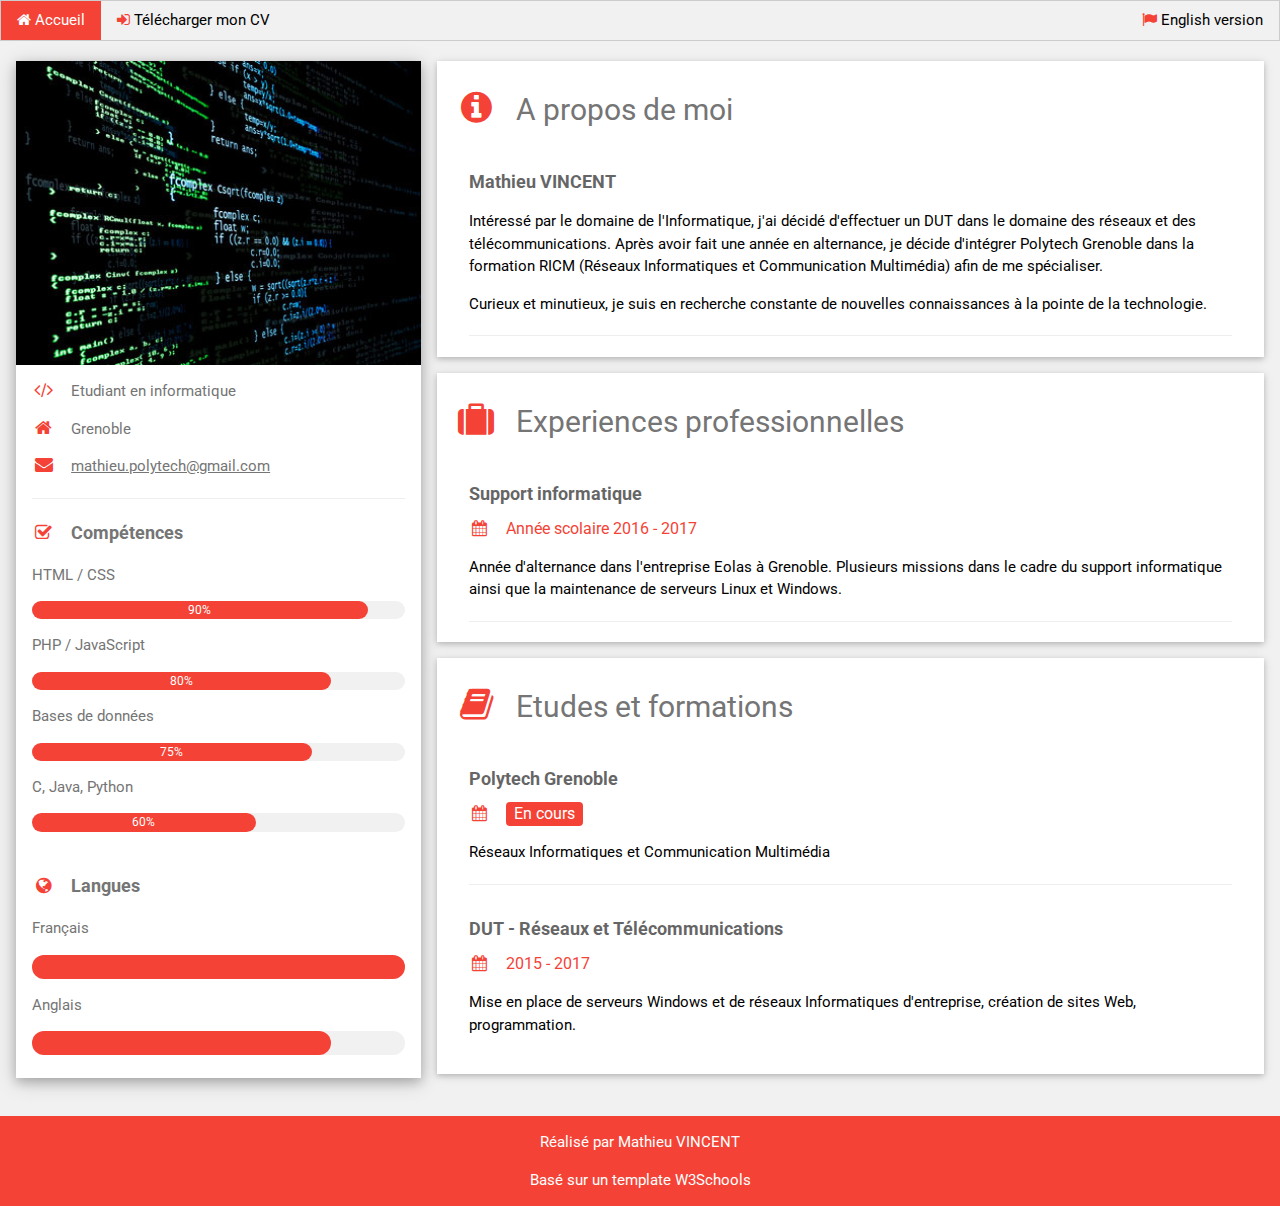
==== commit fcc7a1c5: "Rename index-fr.html to index.html" ====
--- a/index.html
+++ b/index.html
@@ -4,183 +4,175 @@
 <meta charset="UTF-8">
 <meta name="viewport" content="width=device-width, initial-scale=1">
 <link rel="stylesheet" href="https://www.w3schools.com/w3css/4/w3.css">
-<link rel="stylesheet" href="https://www.w3schools.com/lib/w3-theme-red.css">
-<link rel="stylesheet" href="https://cdnjs.cloudflare.com/ajax/libs/font-awesome/4.3.0/css/font-awesome.min.css">
-<body>
+<link rel='stylesheet' href='https://fonts.googleapis.com/css?family=Roboto'>
+<link rel="stylesheet" href="https://cdnjs.cloudflare.com/ajax/libs/font-awesome/4.7.0/css/font-awesome.min.css">
+<style>
+html,body,h1,h2,h3,h4,h5,h6 {font-family: "Roboto", sans-serif}
+</style>
 
-<!-- Header -->
-<header class="w3-container w3-theme w3-padding" id="myHeader">
-  <div class="w3-center">
-  <h4>BESOIN D'AIDE POUR VOTRE PC ?</h4>
-  <h1 class="w3-xxxlarge w3-animate-bottom">UN ELEVE INGENIEUR VOUS DEPANNE</h1>
-    <div class="w3-padding-32">
-      <button class="w3-btn w3-xlarge w3-theme-dark w3-hover-red" onclick="document.getElementById('id01').style.display='block'" style="font-weight:900;">Me contacter</button>
-    </div>
-  </div>
-</header>
+<script>
+  function myFunction() {
+      var x = document.getElementById("navbar-small");
+      if (x.className.indexOf("w3-show") == -1) {
+          x.className += " w3-show";
+      } else { 
+          x.className = x.className.replace(" w3-show", "");
+      }
+  }
+  </script>
 
-<!-- Modal -->
-<div id="id01" class="w3-modal">
-    <div class="w3-modal-content w3-card-4 w3-animate-top">
-      <header class="w3-container w3-theme"> 
-        <span onclick="document.getElementById('id01').style.display='none'"
-        class="w3-button w3-display-topright">×</span>
-        <h4>Me contacter</h4>
-      </header>
-      <div class="w3-padding">
-        <p>Envoyer un mail à mathieu.vincent1997@orange.fr</p>
-      </div>
-    </div>  
+<body class="w3-light-grey">
+
+<!-- Nav Bar -->
+<div class="w3-top">
+<div class="w3-bar w3-light-grey w3-border">
+  <a href="#" class="w3-bar-item w3-button w3-red"><i class="fa fa-home"></i> Accueil</a>
+  <a href="./fichiers/CV.pdf" class="w3-bar-item w3-button w3-hide-small"><i class="fa fa-sign-in w3-text-red"></i> Télécharger mon CV</a>
+  <a href="./index-en.html" class="w3-bar-item w3-button w3-right w3-hide-small"><i class="fa fa-flag w3-text-red"></i> English version</a>
+  <a href="javascript:void(0)" class="w3-bar-item w3-button w3-right w3-hide-large w3-hide-medium" onclick="myFunction()">&#9776;</a>
 </div>
 
-<div class="w3-row-padding w3-center w3-margin-top">
-<div class="w3-third">
-  <div class="w3-card w3-container" style="min-height:460px">
-  <h3>Réparation</h3><br>
-  <i class="fa fa-desktop w3-margin-bottom w3-text-theme" style="font-size:120px"></i>
-  <p>Réparation de Windows</p>
-  <p>Démarrage de l'ordinateur</p>
-  <p></p>
-  <p></p>
-  </div>
+<div id="navbar-small" class="w3-bar-block w3-red w3-hide w3-hide-large w3-hide-medium">
+    <a href="./fichiers/CV.pdf" class="w3-bar-item w3-button"><i class="fa fa-sign-in w3-text-white"></i> Télécharger mon CV</a>
+    <a href="./index-en.html" class="w3-bar-item w3-button w3-right"><i class="fa fa-flag w3-text-white"></i> English version</a>
 </div>
 
-<div class="w3-third">
-  <div class="w3-card w3-container" style="min-height:460px">
-  <h3>Augmentation  de la vitesse du PC</h3><br>
-  <i class="fa fa-dashboard w3-margin-bottom w3-text-theme" style="font-size:120px"></i>
-  <p>Suppression de virus</p>
-  <p>Nettoyage des fichiers inutiles</p>
-  <p></p>
-  <p></p>
+</div>
+<br><br>
+
+<!-- Page Container -->
+<div class="w3-content w3-margin-top" style="max-width:1400px;">
+
+  <!-- The Grid -->
+  <div class="w3-row-padding">
+  
+    <!-- Left Column -->
+    <div class="w3-third">
+    
+      <div class="w3-white w3-text-grey w3-card-4">
+        <div class="w3-display-container">
+          <img src="./images/photo.jpg" style="width:100%" alt="Avatar">
+          <div class="w3-display-bottomleft w3-container w3-text-white">
+            <!--<h2>Mathieu VINCENT</h2>-->
+          </div>
+        </div>
+        <div class="w3-container">
+          <p><i class="fa fa-code fa-fw w3-margin-right w3-large w3-text-red"></i>Etudiant en informatique</p>
+          <p><i class="fa fa-home fa-fw w3-margin-right w3-large w3-text-red"></i>Grenoble</p>
+          <a href="mailto:mathieu.polytech@gmail.com"><i class="fa fa-envelope fa-fw w3-margin-right w3-large w3-text-red"></i>mathieu.polytech@gmail.com</a>
+          <!--<p><i class="fa fa-phone fa-fw w3-margin-right w3-large w3-text-red"></i>1224435534</p>-->
+          <hr>
+
+          <p class="w3-large"><b><i class="fa fa-check-square-o fa-fw w3-margin-right w3-text-red"></i>Compétences</b></p>
+          <p>HTML / CSS</p>
+          <div class="w3-light-grey w3-round-xlarge w3-small">
+            <div class="w3-container w3-center w3-round-xlarge w3-red" style="width:90%">90%</div>
+          </div>
+          <p>PHP / JavaScript</p>
+          <div class="w3-light-grey w3-round-xlarge w3-small">
+            <div class="w3-container w3-center w3-round-xlarge w3-red" style="width:80%">
+              <div class="w3-center w3-text-white">80%</div>
+            </div>
+          </div>
+          <p>Bases de données</p>
+          <div class="w3-light-grey w3-round-xlarge w3-small">
+            <div class="w3-container w3-center w3-round-xlarge w3-red" style="width:75%">75%</div>
+          </div>
+          <p>C, Java, Python</p>
+          <div class="w3-light-grey w3-round-xlarge w3-small">
+            <div class="w3-container w3-center w3-round-xlarge w3-red" style="width:60%">60%</div>
+          </div>
+          <br>
+
+          <p class="w3-large w3-text-theme"><b><i class="fa fa-globe fa-fw w3-margin-right w3-text-red"></i>Langues</b></p>
+          <p>Français</p>
+          <div class="w3-light-grey w3-round-xlarge">
+            <div class="w3-round-xlarge w3-red" style="height:24px;width:100%"></div>
+          </div>
+          <p>Anglais</p>
+          <div class="w3-light-grey w3-round-xlarge">
+            <div class="w3-round-xlarge w3-red" style="height:24px;width:80%"></div>
+          </div>
+          <br>
+        </div>
+      </div><br>
+
+    <!-- End Left Column -->
+    </div>
+
+    <!-- Right Column -->
+    <div class="w3-twothird">
+      <div  class="w3-container w3-card-2 w3-white w3-margin-bottom">
+        <h2 class="w3-text-grey w3-padding-16"><i class="fa fa-info-circle fa-fw w3-margin-right w3-xxlarge w3-text-red"></i>A propos de moi</h2>
+        <div class="w3-container">
+          <h5 class="w3-opacity"><b>Mathieu VINCENT</b></h5>
+          <p>Intéressé par le domaine de l'Informatique, j'ai décidé d'effectuer un DUT
+            dans le domaine des réseaux et des télécommunications. Après avoir fait une
+            année en alternance, je décide d'intégrer Polytech Grenoble dans la formation RICM 
+            (Réseaux Informatiques et Communication Multimédia) afin de me spécialiser. 
+          </p>
+          <p>
+              Curieux et minutieux, je suis en recherche constante de nouvelles connaissances à 
+              la pointe de la technologie.
+          </p>
+          <hr>
+        </div>
+      </div>
+
+      <div class="w3-container w3-card-2 w3-white w3-margin-bottom">
+        <h2 class="w3-text-grey w3-padding-16"><i class="fa fa-suitcase fa-fw w3-margin-right w3-xxlarge w3-text-red"></i>Experiences professionnelles</h2>
+        <div class="w3-container">
+          <h5 class="w3-opacity"><b>Support informatique</b></h5>
+          <h6 class="w3-text-red"><i class="fa fa-calendar fa-fw w3-margin-right"></i>Année scolaire 2016 - 2017</span></h6>
+          <p>Année d'alternance dans l'entreprise Eolas à Grenoble. Plusieurs missions dans le cadre du support informatique ainsi que la maintenance de serveurs Linux et Windows.</p>
+          <hr>
+        </div>
+      </div>
+
+      <div class="w3-container w3-card-2 w3-white w3-margin-bottom">
+        <h2 class="w3-text-grey w3-padding-16"><i class="fa fa-book fa-fw w3-margin-right w3-xxlarge w3-text-red"></i>Etudes et formations</h2>
+        <div class="w3-container">
+          <h5 class="w3-opacity"><b>Polytech Grenoble</b></h5>
+          <h6 class="w3-text-red"><i class="fa fa-calendar fa-fw w3-margin-right"></i><span class="w3-tag w3-red w3-round">En cours</span></h6>
+          <p>Réseaux Informatiques et Communication Multimédia</p>
+          <hr>
+        </div>
+        <div class="w3-container">
+          <h5 class="w3-opacity"><b>DUT - Réseaux et Télécommunications</b></h5>
+          <h6 class="w3-text-red"><i class="fa fa-calendar fa-fw w3-margin-right"></i>2015 - 2017</h6>
+          <p>Mise en place de serveurs Windows et de réseaux Informatiques d'entreprise, création de sites Web, programmation.</p>
+          <br>
+        </div>
+      </div>
+<!-- NOUVEAU CODE
+      <div  class="w3-container w3-card-2 w3-white">
+        <h2 class="w3-text-grey w3-padding-16"><i class="fa fa-smile-o fa-fw w3-margin-right w3-xxlarge w3-text-red"></i>Centres d'intérêts</h2>
+        <div class="w3-container">
+          <h5 class="w3-opacity"><b>Musique</b></h5>
+          <p>Clarinette et batterie</p>
+          <hr>
+
+          <h5 class="w3-opacity"><b>Voyages</b></h5>
+          <p>Goût pour les voyages à l’étranger, découverte de nouvelles régions (Voyage humanitaire de 3
+            semaines en Thaïlande)</p>
+          <hr>
+
+        </div>
+      </div>
+-->
+    <!-- End Right Column -->
+    </div>
+    
+  <!-- End Grid -->
   </div>
+  
+  <!-- End Page Container -->
 </div>
 
-<div class="w3-third">
-  <div class="w3-card w3-container" style="min-height:460px">
-  <h3>Installation</h3><br>
-  <i class="fa fa-cogs w3-margin-bottom w3-text-theme" style="font-size:120px"></i>
-  <p>Installation de logiciels</p>
-  <p>Paramétrage</p>
-  <p>Installation de Windows / Linux</p>
-  <p>Autres</p>
-  </div>
-</div>
-</div>
-
-<div class="w3-row-padding w3-center w3-margin-top">
-<div class="w3-third">
-  <div class="w3-card w3-container" style="min-height:460px">
-  <h3>Aide à la mise en route</h3><br>
-  <i class="fa fa-plug w3-margin-bottom w3-text-theme" style="font-size:120px"></i>
-  <p>Premier démarrage de l'ordinateur</p>
-  <p>Installation de outils de base</p>
-  <p>Paramétrage du système</p>
-  <p>Autres</p>
-  </div>  
-</div>
-
-<div class="w3-third">
-  <div class="w3-card w3-container" style="min-height:460px">
-  <h3>Récupération de données</h3><br>
-  <i class="fa fa fa-copy w3-margin-bottom w3-text-theme" style="font-size:120px"></i>
-  <p>Récupération des données de l'ordinateur</p>
-  <p>Récupération des données d'un disque dur</p>
-  <p>Autres</p>
-  <p></p>
-  </div>
-</div>
-
-<div class="w3-third">
-  <div class="w3-card w3-container" style="min-height:460px">
-  <h3>Conseils</h3><br>
-  <i class="fa fa-lightbulb-o w3-margin-bottom w3-text-theme" style="font-size:120px"></i>
-  <p>Réponse à vos questions</p>
-  <p>Conseils d'utilisation</p>
-  <p>Formation à un logiciel</p>
-  <p>Cours d'utilisation d'un ordinateur</p>
-  </div>
-</div>
-</div>
-<br>
-<!-- Script for Sidebar, Tabs, Accordions, Progress bars and slideshows -->
-<script>
-// Side navigation
-function w3_open() {
-    var x = document.getElementById("mySidebar");
-    x.style.width = "100%";
-    x.style.fontSize = "40px";
-    x.style.paddingTop = "10%";
-    x.style.display = "block";
-}
-function w3_close() {
-    document.getElementById("mySidebar").style.display = "none";
-}
-
-// Tabs
-function openCity(evt, cityName) {
-  var i;
-  var x = document.getElementsByClassName("city");
-  for (i = 0; i < x.length; i++) {
-     x[i].style.display = "none";
-  }
-  var activebtn = document.getElementsByClassName("testbtn");
-  for (i = 0; i < x.length; i++) {
-      activebtn[i].className = activebtn[i].className.replace(" w3-theme-dark", "");
-  }
-  document.getElementById(cityName).style.display = "block";
-  evt.currentTarget.className += " w3-theme-dark";
-}
-
-var mybtn = document.getElementsByClassName("testbtn")[0];
-mybtn.click();
-
-// Accordions
-function myAccFunc(id) {
-    var x = document.getElementById(id);
-    if (x.className.indexOf("w3-show") == -1) {
-        x.className += " w3-show";
-    } else { 
-        x.className = x.className.replace(" w3-show", "");
-    }
-}
-
-// Slideshows
-var slideIndex = 1;
-
-function plusDivs(n) {
-slideIndex = slideIndex + n;
-showDivs(slideIndex);
-}
-
-function showDivs(n) {
-  var x = document.getElementsByClassName("mySlides");
-  if (n > x.length) {slideIndex = 1}    
-  if (n < 1) {slideIndex = x.length} ;
-  for (i = 0; i < x.length; i++) {
-     x[i].style.display = "none";  
-  }
-  x[slideIndex-1].style.display = "block";  
-}
-
-showDivs(1);
-
-// Progress Bars
-function move() {
-  var elem = document.getElementById("myBar");   
-  var width = 1;
-  var id = setInterval(frame, 10);
-  function frame() {
-    if (width == 100) {
-      clearInterval(id);
-    } else {
-      width++; 
-      elem.style.width = width + '%'; 
-      elem.innerHTML = width * 1  + '%';
-    }
-  }
-}
-</script>
+<footer class="w3-container w3-red w3-center w3-margin-top">
+  <p>Réalisé par Mathieu VINCENT</p>
+  <p>Basé sur un template W3Schools</a>
+</footer>
 
 </body>
 </html>
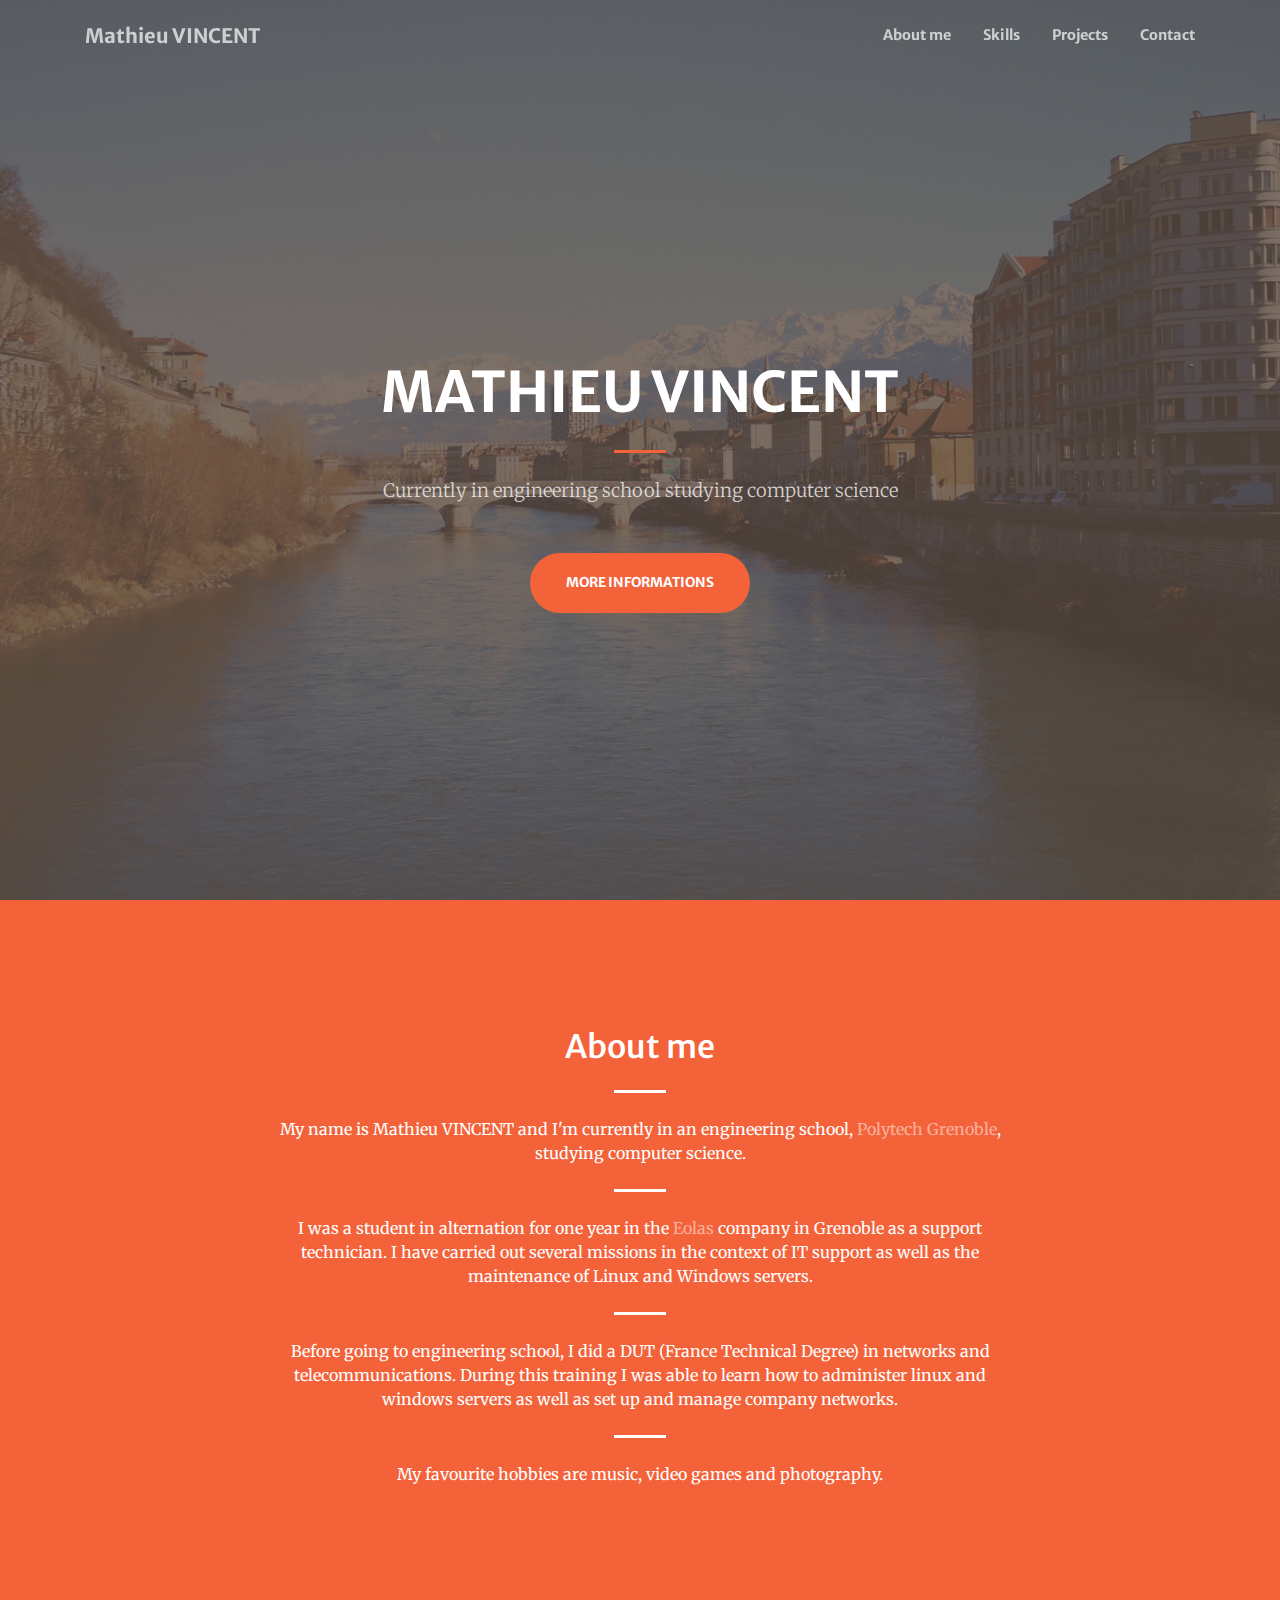
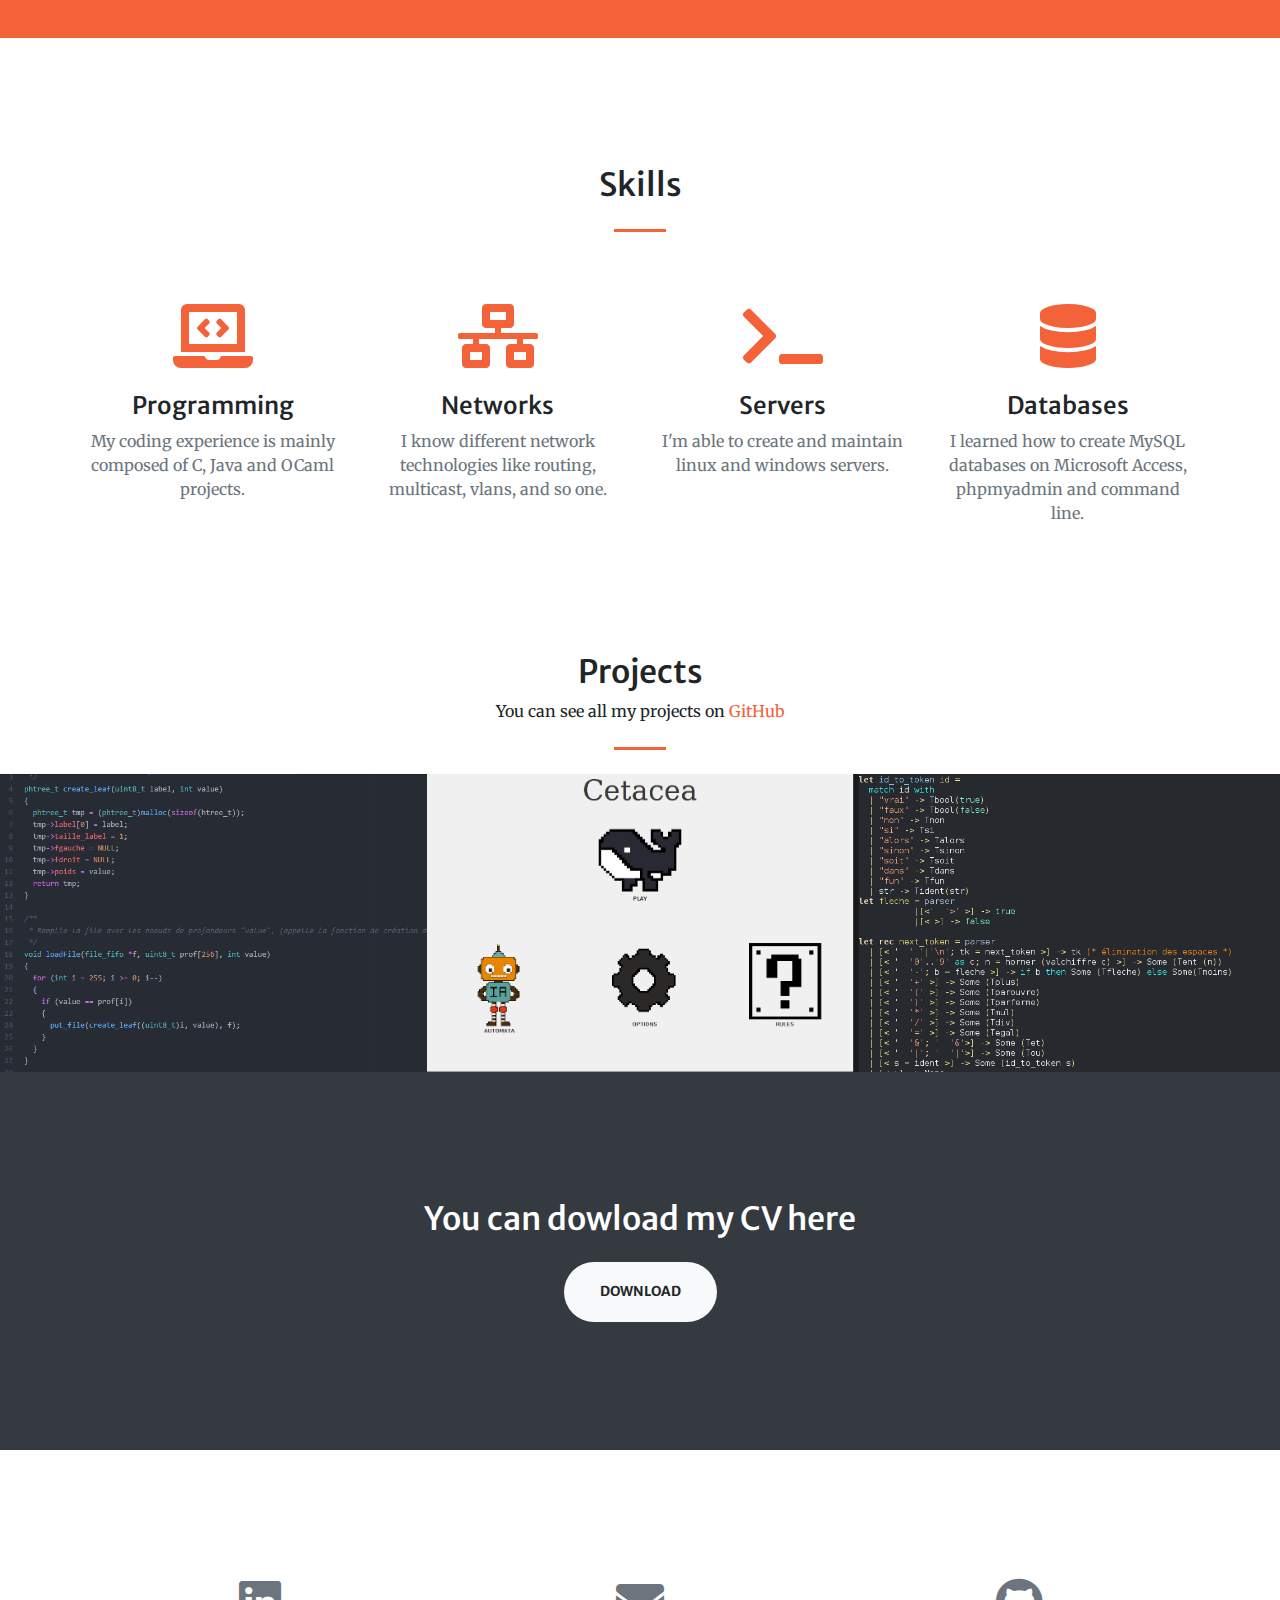
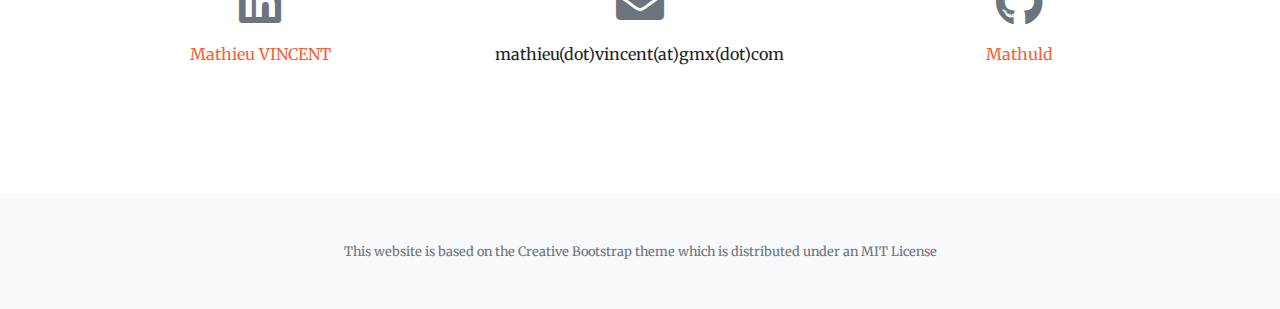
==== commit 7b5dcf0a: "New site" ====
--- a/index.html
+++ b/index.html
@@ -1,178 +1,234 @@
 <!DOCTYPE html>
-<html>
-<title>Mathieu VINCENT</title>
-<meta charset="UTF-8">
-<meta name="viewport" content="width=device-width, initial-scale=1">
-<link rel="stylesheet" href="https://www.w3schools.com/w3css/4/w3.css">
-<link rel='stylesheet' href='https://fonts.googleapis.com/css?family=Roboto'>
-<link rel="stylesheet" href="https://cdnjs.cloudflare.com/ajax/libs/font-awesome/4.7.0/css/font-awesome.min.css">
-<style>
-html,body,h1,h2,h3,h4,h5,h6 {font-family: "Roboto", sans-serif}
-</style>
-
-<script>
-  function myFunction() {
-      var x = document.getElementById("navbar-small");
-      if (x.className.indexOf("w3-show") == -1) {
-          x.className += " w3-show";
-      } else { 
-          x.className = x.className.replace(" w3-show", "");
-      }
-  }
-  </script>
-
-<body class="w3-light-grey">
-
-<!-- Nav Bar -->
-<div class="w3-top">
-<div class="w3-bar w3-light-grey w3-border">
-  <a href="#" class="w3-bar-item w3-button w3-red"><i class="fa fa-home"></i> Accueil</a>
-  <a href="./fichiers/CV.pdf" class="w3-bar-item w3-button w3-hide-small"><i class="fa fa-sign-in w3-text-red"></i> Télécharger mon CV</a>
-  <a href="./index-en.html" class="w3-bar-item w3-button w3-right w3-hide-small"><i class="fa fa-flag w3-text-red"></i> English version</a>
-  <a href="javascript:void(0)" class="w3-bar-item w3-button w3-right w3-hide-large w3-hide-medium" onclick="myFunction()">&#9776;</a>
-</div>
-
-<div id="navbar-small" class="w3-bar-block w3-red w3-hide w3-hide-large w3-hide-medium">
-    <a href="./fichiers/CV.pdf" class="w3-bar-item w3-button"><i class="fa fa-sign-in w3-text-white"></i> Télécharger mon CV</a>
-    <a href="./index-en.html" class="w3-bar-item w3-button w3-right"><i class="fa fa-flag w3-text-white"></i> English version</a>
-</div>
-
-</div>
-<br><br>
-
-<!-- Page Container -->
-<div class="w3-content w3-margin-top" style="max-width:1400px;">
-
-  <!-- The Grid -->
-  <div class="w3-row-padding">
-  
-    <!-- Left Column -->
-    <div class="w3-third">
-    
-      <div class="w3-white w3-text-grey w3-card-4">
-        <div class="w3-display-container">
-          <img src="./images/photo.jpg" style="width:100%" alt="Avatar">
-          <div class="w3-display-bottomleft w3-container w3-text-white">
-            <!--<h2>Mathieu VINCENT</h2>-->
-          </div>
-        </div>
-        <div class="w3-container">
-          <p><i class="fa fa-code fa-fw w3-margin-right w3-large w3-text-red"></i>Etudiant en informatique</p>
-          <p><i class="fa fa-home fa-fw w3-margin-right w3-large w3-text-red"></i>Grenoble</p>
-          <a href="mailto:mathieu.polytech@gmail.com"><i class="fa fa-envelope fa-fw w3-margin-right w3-large w3-text-red"></i>mathieu.polytech@gmail.com</a>
-          <!--<p><i class="fa fa-phone fa-fw w3-margin-right w3-large w3-text-red"></i>1224435534</p>-->
-          <hr>
-
-          <p class="w3-large"><b><i class="fa fa-check-square-o fa-fw w3-margin-right w3-text-red"></i>Compétences</b></p>
-          <p>HTML / CSS</p>
-          <div class="w3-light-grey w3-round-xlarge w3-small">
-            <div class="w3-container w3-center w3-round-xlarge w3-red" style="width:90%">90%</div>
-          </div>
-          <p>PHP / JavaScript</p>
-          <div class="w3-light-grey w3-round-xlarge w3-small">
-            <div class="w3-container w3-center w3-round-xlarge w3-red" style="width:80%">
-              <div class="w3-center w3-text-white">80%</div>
+<html lang="en">
+
+<head>
+
+  <meta charset="utf-8">
+  <meta name="viewport" content="width=device-width, initial-scale=1, shrink-to-fit=no">
+  <meta name="description" content="">
+  <meta name="author" content="">
+
+  <title>Portfolio - Mathieu VINCENT</title>
+
+  <!-- Font Awesome Icons -->
+  <link href="vendor/fontawesome-free/css/all.min.css" rel="stylesheet" type="text/css">
+
+  <!-- Google Fonts -->
+  <link href="https://fonts.googleapis.com/css?family=Merriweather+Sans:400,700" rel="stylesheet">
+  <link href='https://fonts.googleapis.com/css?family=Merriweather:400,300,300italic,400italic,700,700italic' rel='stylesheet' type='text/css'>
+
+  <!-- Plugin CSS -->
+  <link href="vendor/magnific-popup/magnific-popup.css" rel="stylesheet">
+
+  <!-- Theme CSS - Includes Bootstrap -->
+  <link href="css/creative.css" rel="stylesheet">
+
+</head>
+
+<body id="page-top">
+
+  <!-- Navigation -->
+  <nav class="navbar navbar-expand-lg navbar-light fixed-top py-3" id="mainNav">
+    <div class="container">
+      <a class="navbar-brand js-scroll-trigger" href="#page-top">Mathieu VINCENT</a>
+      <button class="navbar-toggler navbar-toggler-right" type="button" data-toggle="collapse" data-target="#navbarResponsive" aria-controls="navbarResponsive" aria-expanded="false" aria-label="Toggle navigation">
+        <span class="navbar-toggler-icon"></span>
+      </button>
+      <div class="collapse navbar-collapse" id="navbarResponsive">
+        <ul class="navbar-nav ml-auto my-2 my-lg-0">
+          <li class="nav-item">
+            <a class="nav-link js-scroll-trigger" href="#about">About me</a>
+          </li>
+          <li class="nav-item">
+            <a class="nav-link js-scroll-trigger" href="#skills">Skills</a>
+          </li>
+          <li class="nav-item">
+            <a class="nav-link js-scroll-trigger" href="#projects">Projects</a>
+          </li>
+          <li class="nav-item">
+            <a class="nav-link js-scroll-trigger" href="#contact">Contact</a>
+          </li>
+        </ul>
+      </div>
+    </div>
+  </nav>
+
+  <!-- Masthead -->
+  <header class="masthead">
+    <div class="container h-100">
+      <div class="row h-100 align-items-center justify-content-center text-center">
+        <div class="col-lg-10 align-self-end">
+          <h1 class="text-uppercase text-white font-weight-bold">Mathieu VINCENT</h1>
+          <hr class="divider my-4">
+        </div>
+        <div class="col-lg-8 align-self-baseline">
+          <p class="text-white-75 font-weight-light mb-5">Currently in engineering school studying computer science</p>
+          <a class="btn btn-primary btn-xl js-scroll-trigger" href="#about">More informations</a>
+        </div>
+      </div>
+    </div>
+  </header>
+
+  <!-- About Section -->
+  <section class="page-section bg-primary" id="about">
+    <div class="container">
+      <div class="row justify-content-center">
+        <div class="col-lg-8 text-center">
+          <h2 class="text-white mt-0">About me</h2>
+          <hr class="divider light my-4">
+          <p class="text-white mb-4">My name is Mathieu VINCENT and I'm currently in an engineering school, <a class="text-white-50" target="_blank" href="https://www.polytech-grenoble.fr"> Polytech Grenoble</a>, studying computer science.</p>
+          <hr class="divider light my-4">
+          <p class="text-white mb-4">I was a student in alternation for one year in the <a class="text-white-50" target="_blank" href="https://www.eolas.fr/">Eolas</a> company in Grenoble as a support technician.
+            I have carried out several missions in the context of IT support as well as the maintenance of Linux and Windows servers.</p>
+          <hr class="divider light my-4">
+          <p class="text-white mb-4">Before going to engineering school, I did a DUT (France Technical Degree) in networks and telecommunications. During this training I was able to learn how to administer linux and windows servers as well as set up and manage company networks.</p>
+          <hr class="divider light my-4">
+          <p class="text-white mb-4">My favourite hobbies are music, video games and photography.</p>
+        </div>
+      </div>
+    </div>
+  </section>
+
+  <!-- Skilss Section -->
+  <section class="page-section" id="skills">
+    <div class="container">
+      <h2 class="text-center mt-0">Skills</h2>
+      <hr class="divider my-4">
+      <div class="row">
+        <div class="col-lg-3 col-md-6 text-center">
+          <div class="mt-5">
+            <i class="fas fa-4x fa-laptop-code text-primary mb-4"></i>
+            <h3 class="h4 mb-2">Programming</h3>
+            <p class="text-muted mb-0">My coding experience is mainly composed of C, Java and OCaml projects.</p>
+          </div>
+        </div>
+        <div class="col-lg-3 col-md-6 text-center">
+          <div class="mt-5">
+            <i class="fas fa-4x fa-network-wired text-primary mb-4"></i>
+            <h3 class="h4 mb-2">Networks</h3>
+            <p class="text-muted mb-0">I know different network technologies like routing, multicast, vlans, and so one.</p>
+          </div>
+        </div>
+        <div class="col-lg-3 col-md-6 text-center">
+          <div class="mt-5">
+            <i class="fas fa-4x fa-terminal text-primary mb-4"></i>
+            <h3 class="h4 mb-2">Servers</h3>
+            <p class="text-muted mb-0">I'm able to create and maintain linux and windows servers.</p>
+          </div>
+        </div>
+        <div class="col-lg-3 col-md-6 text-center">
+          <div class="mt-5">
+            <i class="fas fa-4x fa-database text-primary mb-4"></i>
+            <h3 class="h4 mb-2">Databases</h3>
+            <p class="text-muted mb-0">I learned how to create MySQL databases on Microsoft Access, phpmyadmin and command line.</p>
+          </div>
+        </div>
+      </div>
+    </div>
+  </section>
+
+  <!-- Portfolio Section -->
+  <a id="projects"></a>
+  <h2 class="text-center mt-0">Projects</h2>
+  <p class="text-center">You can see all my projects on <a href="https://github.com/mathuld">GitHub</a></p>
+
+  <section id="portfolio">
+    <div class="container-fluid p-0">
+      <hr class="divider my-4">
+      <div class="row no-gutters">
+        <div class="col-lg-4 col-sm-6">
+          <a class="portfolio-box" href="img/pls.png">
+            <img class="img-fluid" src="img/pls.png" alt="">
+            <div class="portfolio-box-caption">
+              <div class="project-category text-white-50">
+                File Compressor
+              </div>
+              <div class="project-name">
+                File compressor based on Huffman Code
+              </div>
             </div>
-          </div>
-          <p>Bases de données</p>
-          <div class="w3-light-grey w3-round-xlarge w3-small">
-            <div class="w3-container w3-center w3-round-xlarge w3-red" style="width:75%">75%</div>
-          </div>
-          <p>C, Java, Python</p>
-          <div class="w3-light-grey w3-round-xlarge w3-small">
-            <div class="w3-container w3-center w3-round-xlarge w3-red" style="width:60%">60%</div>
-          </div>
-          <br>
-
-          <p class="w3-large w3-text-theme"><b><i class="fa fa-globe fa-fw w3-margin-right w3-text-red"></i>Langues</b></p>
-          <p>Français</p>
-          <div class="w3-light-grey w3-round-xlarge">
-            <div class="w3-round-xlarge w3-red" style="height:24px;width:100%"></div>
-          </div>
-          <p>Anglais</p>
-          <div class="w3-light-grey w3-round-xlarge">
-            <div class="w3-round-xlarge w3-red" style="height:24px;width:80%"></div>
-          </div>
-          <br>
-        </div>
-      </div><br>
-
-    <!-- End Left Column -->
-    </div>
-
-    <!-- Right Column -->
-    <div class="w3-twothird">
-      <div  class="w3-container w3-card-2 w3-white w3-margin-bottom">
-        <h2 class="w3-text-grey w3-padding-16"><i class="fa fa-info-circle fa-fw w3-margin-right w3-xxlarge w3-text-red"></i>A propos de moi</h2>
-        <div class="w3-container">
-          <h5 class="w3-opacity"><b>Mathieu VINCENT</b></h5>
-          <p>Intéressé par le domaine de l'Informatique, j'ai décidé d'effectuer un DUT
-            dans le domaine des réseaux et des télécommunications. Après avoir fait une
-            année en alternance, je décide d'intégrer Polytech Grenoble dans la formation RICM 
-            (Réseaux Informatiques et Communication Multimédia) afin de me spécialiser. 
-          </p>
-          <p>
-              Curieux et minutieux, je suis en recherche constante de nouvelles connaissances à 
-              la pointe de la technologie.
-          </p>
-          <hr>
-        </div>
-      </div>
-
-      <div class="w3-container w3-card-2 w3-white w3-margin-bottom">
-        <h2 class="w3-text-grey w3-padding-16"><i class="fa fa-suitcase fa-fw w3-margin-right w3-xxlarge w3-text-red"></i>Experiences professionnelles</h2>
-        <div class="w3-container">
-          <h5 class="w3-opacity"><b>Support informatique</b></h5>
-          <h6 class="w3-text-red"><i class="fa fa-calendar fa-fw w3-margin-right"></i>Année scolaire 2016 - 2017</span></h6>
-          <p>Année d'alternance dans l'entreprise Eolas à Grenoble. Plusieurs missions dans le cadre du support informatique ainsi que la maintenance de serveurs Linux et Windows.</p>
-          <hr>
-        </div>
-      </div>
-
-      <div class="w3-container w3-card-2 w3-white w3-margin-bottom">
-        <h2 class="w3-text-grey w3-padding-16"><i class="fa fa-book fa-fw w3-margin-right w3-xxlarge w3-text-red"></i>Etudes et formations</h2>
-        <div class="w3-container">
-          <h5 class="w3-opacity"><b>Polytech Grenoble</b></h5>
-          <h6 class="w3-text-red"><i class="fa fa-calendar fa-fw w3-margin-right"></i><span class="w3-tag w3-red w3-round">En cours</span></h6>
-          <p>Réseaux Informatiques et Communication Multimédia</p>
-          <hr>
-        </div>
-        <div class="w3-container">
-          <h5 class="w3-opacity"><b>DUT - Réseaux et Télécommunications</b></h5>
-          <h6 class="w3-text-red"><i class="fa fa-calendar fa-fw w3-margin-right"></i>2015 - 2017</h6>
-          <p>Mise en place de serveurs Windows et de réseaux Informatiques d'entreprise, création de sites Web, programmation.</p>
-          <br>
-        </div>
-      </div>
-<!-- NOUVEAU CODE
-      <div  class="w3-container w3-card-2 w3-white">
-        <h2 class="w3-text-grey w3-padding-16"><i class="fa fa-smile-o fa-fw w3-margin-right w3-xxlarge w3-text-red"></i>Centres d'intérêts</h2>
-        <div class="w3-container">
-          <h5 class="w3-opacity"><b>Musique</b></h5>
-          <p>Clarinette et batterie</p>
-          <hr>
-
-          <h5 class="w3-opacity"><b>Voyages</b></h5>
-          <p>Goût pour les voyages à l’étranger, découverte de nouvelles régions (Voyage humanitaire de 3
-            semaines en Thaïlande)</p>
-          <hr>
-
-        </div>
-      </div>
--->
-    <!-- End Right Column -->
-    </div>
-    
-  <!-- End Grid -->
-  </div>
-  
-  <!-- End Page Container -->
-</div>
-
-<footer class="w3-container w3-red w3-center w3-margin-top">
-  <p>Réalisé par Mathieu VINCENT</p>
-  <p>Basé sur un template W3Schools</a>
-</footer>
+          </a>
+        </div>
+        <div class="col-lg-4 col-sm-6">
+          <a class="portfolio-box" href="img/pla.png">
+            <img class="img-fluid" src="img/pla.png" alt="">
+            <div class="portfolio-box-caption">
+              <div class="project-category text-white-50">
+                Java Game
+              </div>
+              <div class="project-name">
+                Mini-game with characters controlled by automatas
+              </div>
+            </div>
+          </a>
+        </div>
+        <div class="col-lg-4 col-sm-6">
+          <a class="portfolio-box" href="img/caml.png">
+            <img class="img-fluid" src="img/caml.png" alt="">
+            <div class="portfolio-box-caption">
+              <div class="project-category text-white-50">
+                OCaml parser
+              </div>
+              <div class="project-name">
+                Syntactic analysis in OCaml
+              </div>
+            </div>
+          </a>
+        </div>
+      </div>
+    </div>
+  </section>
+
+  <!-- Call to Action Section -->
+  <section class="page-section bg-dark text-white">
+    <div class="container text-center">
+      <h2 class="mb-4">You can dowload my CV here</h2>
+      <a class="btn btn-light btn-xl" href="./docs/CV_Mathieu_VINCENT.pdf">Download</a>
+    </div>
+  </section>
+
+  <!-- Contact Section -->
+  <section class="page-section" id="contact">
+    <div class="container">
+      <div class="row">
+        <div class="col-lg-4 ml-auto text-center">
+          <a href="https://www.linkedin.com/in/mathieu-vnct/">
+            <i class="fab fa-linkedin fa-3x mb-3 text-muted"></i>
+            <div>Mathieu VINCENT</div>
+          </a>
+        </div>
+        <div class="col-lg-4 mr-auto text-center">
+            <i class="fas fa-envelope fa-3x mb-3 text-muted"></i>
+            <div>mathieu(dot)vincent(at)gmx(dot)com</div>
+        </div>
+        <div class="col-lg-4 mr-auto text-center">
+          <a href="https://github.com/mathuld">
+            <i class="fab fa-github fa-3x mb-3 text-muted"></i>
+            <div>Mathuld</div>
+          </a>
+        </div>
+      </div>
+    </div>
+  </section>
+
+  <!-- Footer -->
+  <footer class="bg-light py-5">
+    <div class="container">
+      <div class="small text-center text-muted">This website is based on the Creative Bootstrap theme which is distributed under an MIT License</div>
+    </div>
+  </footer>
+
+  <!-- Bootstrap core JavaScript -->
+  <script src="vendor/jquery/jquery.min.js"></script>
+  <script src="vendor/bootstrap/js/bootstrap.bundle.min.js"></script>
+
+  <!-- Plugin JavaScript -->
+  <script src="vendor/jquery-easing/jquery.easing.min.js"></script>
+  <script src="vendor/magnific-popup/jquery.magnific-popup.min.js"></script>
+
+  <!-- Custom scripts for this template -->
+  <script src="js/creative.min.js"></script>
 
 </body>
+
 </html>
--- a/vendor/fontawesome-free/css/all.min.css
+++ b/vendor/fontawesome-free/css/all.min.css
@@ -0,0 +1 @@
+.fa,.fab,.fal,.far,.fas{-moz-osx-font-smoothing:grayscale;-webkit-font-smoothing:antialiased;display:inline-block;font-style:normal;font-variant:normal;text-rendering:auto;line-height:1}.fa-lg{font-size:1.33333em;line-height:.75em;vertical-align:-.0667em}.fa-xs{font-size:.75em}.fa-sm{font-size:.875em}.fa-1x{font-size:1em}.fa-2x{font-size:2em}.fa-3x{font-size:3em}.fa-4x{font-size:4em}.fa-5x{font-size:5em}.fa-6x{font-size:6em}.fa-7x{font-size:7em}.fa-8x{font-size:8em}.fa-9x{font-size:9em}.fa-10x{font-size:10em}.fa-fw{text-align:center;width:1.25em}.fa-ul{list-style-type:none;margin-left:2.5em;padding-left:0}.fa-ul>li{position:relative}.fa-li{left:-2em;position:absolute;text-align:center;width:2em;line-height:inherit}.fa-border{border:.08em solid #eee;border-radius:.1em;padding:.2em .25em .15em}.fa-pull-left{float:left}.fa-pull-right{float:right}.fa.fa-pull-left,.fab.fa-pull-left,.fal.fa-pull-left,.far.fa-pull-left,.fas.fa-pull-left{margin-right:.3em}.fa.fa-pull-right,.fab.fa-pull-right,.fal.fa-pull-right,.far.fa-pull-right,.fas.fa-pull-right{margin-left:.3em}.fa-spin{animation:fa-spin 2s infinite linear}.fa-pulse{animation:fa-spin 1s infinite steps(8)}@keyframes fa-spin{0%{transform:rotate(0deg)}to{transform:rotate(1turn)}}.fa-rotate-90{-ms-filter:"progid:DXImageTransform.Microsoft.BasicImage(rotation=1)";transform:rotate(90deg)}.fa-rotate-180{-ms-filter:"progid:DXImageTransform.Microsoft.BasicImage(rotation=2)";transform:rotate(180deg)}.fa-rotate-270{-ms-filter:"progid:DXImageTransform.Microsoft.BasicImage(rotation=3)";transform:rotate(270deg)}.fa-flip-horizontal{-ms-filter:"progid:DXImageTransform.Microsoft.BasicImage(rotation=0, mirror=1)";transform:scaleX(-1)}.fa-flip-vertical{transform:scaleY(-1)}.fa-flip-both,.fa-flip-horizontal.fa-flip-vertical,.fa-flip-vertical{-ms-filter:"progid:DXImageTransform.Microsoft.BasicImage(rotation=2, mirror=1)"}.fa-flip-both,.fa-flip-horizontal.fa-flip-vertical{transform:scale(-1)}:root .fa-flip-both,:root .fa-flip-horizontal,:root .fa-flip-vertical,:root .fa-rotate-90,:root .fa-rotate-180,:root .fa-rotate-270{filter:none}.fa-stack{display:inline-block;height:2em;line-height:2em;position:relative;vertical-align:middle;width:2.5em}.fa-stack-1x,.fa-stack-2x{left:0;position:absolute;text-align:center;width:100%}.fa-stack-1x{line-height:inherit}.fa-stack-2x{font-size:2em}.fa-inverse{color:#fff}.fa-500px:before{content:"\f26e"}.fa-accessible-icon:before{content:"\f368"}.fa-accusoft:before{content:"\f369"}.fa-acquisitions-incorporated:before{content:"\f6af"}.fa-ad:before{content:"\f641"}.fa-address-book:before{content:"\f2b9"}.fa-address-card:before{content:"\f2bb"}.fa-adjust:before{content:"\f042"}.fa-adn:before{content:"\f170"}.fa-adobe:before{content:"\f778"}.fa-adversal:before{content:"\f36a"}.fa-affiliatetheme:before{content:"\f36b"}.fa-air-freshener:before{content:"\f5d0"}.fa-algolia:before{content:"\f36c"}.fa-align-center:before{content:"\f037"}.fa-align-justify:before{content:"\f039"}.fa-align-left:before{content:"\f036"}.fa-align-right:before{content:"\f038"}.fa-alipay:before{content:"\f642"}.fa-allergies:before{content:"\f461"}.fa-amazon:before{content:"\f270"}.fa-amazon-pay:before{content:"\f42c"}.fa-ambulance:before{content:"\f0f9"}.fa-american-sign-language-interpreting:before{content:"\f2a3"}.fa-amilia:before{content:"\f36d"}.fa-anchor:before{content:"\f13d"}.fa-android:before{content:"\f17b"}.fa-angellist:before{content:"\f209"}.fa-angle-double-down:before{content:"\f103"}.fa-angle-double-left:before{content:"\f100"}.fa-angle-double-right:before{content:"\f101"}.fa-angle-double-up:before{content:"\f102"}.fa-angle-down:before{content:"\f107"}.fa-angle-left:before{content:"\f104"}.fa-angle-right:before{content:"\f105"}.fa-angle-up:before{content:"\f106"}.fa-angry:before{content:"\f556"}.fa-angrycreative:before{content:"\f36e"}.fa-angular:before{content:"\f420"}.fa-ankh:before{content:"\f644"}.fa-app-store:before{content:"\f36f"}.fa-app-store-ios:before{content:"\f370"}.fa-apper:before{content:"\f371"}.fa-apple:before{content:"\f179"}.fa-apple-alt:before{content:"\f5d1"}.fa-apple-pay:before{content:"\f415"}.fa-archive:before{content:"\f187"}.fa-archway:before{content:"\f557"}.fa-arrow-alt-circle-down:before{content:"\f358"}.fa-arrow-alt-circle-left:before{content:"\f359"}.fa-arrow-alt-circle-right:before{content:"\f35a"}.fa-arrow-alt-circle-up:before{content:"\f35b"}.fa-arrow-circle-down:before{content:"\f0ab"}.fa-arrow-circle-left:before{content:"\f0a8"}.fa-arrow-circle-right:before{content:"\f0a9"}.fa-arrow-circle-up:before{content:"\f0aa"}.fa-arrow-down:before{content:"\f063"}.fa-arrow-left:before{content:"\f060"}.fa-arrow-right:before{content:"\f061"}.fa-arrow-up:before{content:"\f062"}.fa-arrows-alt:before{content:"\f0b2"}.fa-arrows-alt-h:before{content:"\f337"}.fa-arrows-alt-v:before{content:"\f338"}.fa-artstation:before{content:"\f77a"}.fa-assistive-listening-systems:before{content:"\f2a2"}.fa-asterisk:before{content:"\f069"}.fa-asymmetrik:before{content:"\f372"}.fa-at:before{content:"\f1fa"}.fa-atlas:before{content:"\f558"}.fa-atlassian:before{content:"\f77b"}.fa-atom:before{content:"\f5d2"}.fa-audible:before{content:"\f373"}.fa-audio-description:before{content:"\f29e"}.fa-autoprefixer:before{content:"\f41c"}.fa-avianex:before{content:"\f374"}.fa-aviato:before{content:"\f421"}.fa-award:before{content:"\f559"}.fa-aws:before{content:"\f375"}.fa-baby:before{content:"\f77c"}.fa-baby-carriage:before{content:"\f77d"}.fa-backspace:before{content:"\f55a"}.fa-backward:before{content:"\f04a"}.fa-bacon:before{content:"\f7e5"}.fa-balance-scale:before{content:"\f24e"}.fa-ban:before{content:"\f05e"}.fa-band-aid:before{content:"\f462"}.fa-bandcamp:before{content:"\f2d5"}.fa-barcode:before{content:"\f02a"}.fa-bars:before{content:"\f0c9"}.fa-baseball-ball:before{content:"\f433"}.fa-basketball-ball:before{content:"\f434"}.fa-bath:before{content:"\f2cd"}.fa-battery-empty:before{content:"\f244"}.fa-battery-full:before{content:"\f240"}.fa-battery-half:before{content:"\f242"}.fa-battery-quarter:before{content:"\f243"}.fa-battery-three-quarters:before{content:"\f241"}.fa-bed:before{content:"\f236"}.fa-beer:before{content:"\f0fc"}.fa-behance:before{content:"\f1b4"}.fa-behance-square:before{content:"\f1b5"}.fa-bell:before{content:"\f0f3"}.fa-bell-slash:before{content:"\f1f6"}.fa-bezier-curve:before{content:"\f55b"}.fa-bible:before{content:"\f647"}.fa-bicycle:before{content:"\f206"}.fa-bimobject:before{content:"\f378"}.fa-binoculars:before{content:"\f1e5"}.fa-biohazard:before{content:"\f780"}.fa-birthday-cake:before{content:"\f1fd"}.fa-bitbucket:before{content:"\f171"}.fa-bitcoin:before{content:"\f379"}.fa-bity:before{content:"\f37a"}.fa-black-tie:before{content:"\f27e"}.fa-blackberry:before{content:"\f37b"}.fa-blender:before{content:"\f517"}.fa-blender-phone:before{content:"\f6b6"}.fa-blind:before{content:"\f29d"}.fa-blog:before{content:"\f781"}.fa-blogger:before{content:"\f37c"}.fa-blogger-b:before{content:"\f37d"}.fa-bluetooth:before{content:"\f293"}.fa-bluetooth-b:before{content:"\f294"}.fa-bold:before{content:"\f032"}.fa-bolt:before{content:"\f0e7"}.fa-bomb:before{content:"\f1e2"}.fa-bone:before{content:"\f5d7"}.fa-bong:before{content:"\f55c"}.fa-book:before{content:"\f02d"}.fa-book-dead:before{content:"\f6b7"}.fa-book-medical:before{content:"\f7e6"}.fa-book-open:before{content:"\f518"}.fa-book-reader:before{content:"\f5da"}.fa-bookmark:before{content:"\f02e"}.fa-bowling-ball:before{content:"\f436"}.fa-box:before{content:"\f466"}.fa-box-open:before{content:"\f49e"}.fa-boxes:before{content:"\f468"}.fa-braille:before{content:"\f2a1"}.fa-brain:before{content:"\f5dc"}.fa-bread-slice:before{content:"\f7ec"}.fa-briefcase:before{content:"\f0b1"}.fa-briefcase-medical:before{content:"\f469"}.fa-broadcast-tower:before{content:"\f519"}.fa-broom:before{content:"\f51a"}.fa-brush:before{content:"\f55d"}.fa-btc:before{content:"\f15a"}.fa-bug:before{content:"\f188"}.fa-building:before{content:"\f1ad"}.fa-bullhorn:before{content:"\f0a1"}.fa-bullseye:before{content:"\f140"}.fa-burn:before{content:"\f46a"}.fa-buromobelexperte:before{content:"\f37f"}.fa-bus:before{content:"\f207"}.fa-bus-alt:before{content:"\f55e"}.fa-business-time:before{content:"\f64a"}.fa-buysellads:before{content:"\f20d"}.fa-calculator:before{content:"\f1ec"}.fa-calendar:before{content:"\f133"}.fa-calendar-alt:before{content:"\f073"}.fa-calendar-check:before{content:"\f274"}.fa-calendar-day:before{content:"\f783"}.fa-calendar-minus:before{content:"\f272"}.fa-calendar-plus:before{content:"\f271"}.fa-calendar-times:before{content:"\f273"}.fa-calendar-week:before{content:"\f784"}.fa-camera:before{content:"\f030"}.fa-camera-retro:before{content:"\f083"}.fa-campground:before{content:"\f6bb"}.fa-canadian-maple-leaf:before{content:"\f785"}.fa-candy-cane:before{content:"\f786"}.fa-cannabis:before{content:"\f55f"}.fa-capsules:before{content:"\f46b"}.fa-car:before{content:"\f1b9"}.fa-car-alt:before{content:"\f5de"}.fa-car-battery:before{content:"\f5df"}.fa-car-crash:before{content:"\f5e1"}.fa-car-side:before{content:"\f5e4"}.fa-caret-down:before{content:"\f0d7"}.fa-caret-left:before{content:"\f0d9"}.fa-caret-right:before{content:"\f0da"}.fa-caret-square-down:before{content:"\f150"}.fa-caret-square-left:before{content:"\f191"}.fa-caret-square-right:before{content:"\f152"}.fa-caret-square-up:before{content:"\f151"}.fa-caret-up:before{content:"\f0d8"}.fa-carrot:before{content:"\f787"}.fa-cart-arrow-down:before{content:"\f218"}.fa-cart-plus:before{content:"\f217"}.fa-cash-register:before{content:"\f788"}.fa-cat:before{content:"\f6be"}.fa-cc-amazon-pay:before{content:"\f42d"}.fa-cc-amex:before{content:"\f1f3"}.fa-cc-apple-pay:before{content:"\f416"}.fa-cc-diners-club:before{content:"\f24c"}.fa-cc-discover:before{content:"\f1f2"}.fa-cc-jcb:before{content:"\f24b"}.fa-cc-mastercard:before{content:"\f1f1"}.fa-cc-paypal:before{content:"\f1f4"}.fa-cc-stripe:before{content:"\f1f5"}.fa-cc-visa:before{content:"\f1f0"}.fa-centercode:before{content:"\f380"}.fa-centos:before{content:"\f789"}.fa-certificate:before{content:"\f0a3"}.fa-chair:before{content:"\f6c0"}.fa-chalkboard:before{content:"\f51b"}.fa-chalkboard-teacher:before{content:"\f51c"}.fa-charging-station:before{content:"\f5e7"}.fa-chart-area:before{content:"\f1fe"}.fa-chart-bar:before{content:"\f080"}.fa-chart-line:before{content:"\f201"}.fa-chart-pie:before{content:"\f200"}.fa-check:before{content:"\f00c"}.fa-check-circle:before{content:"\f058"}.fa-check-double:before{content:"\f560"}.fa-check-square:before{content:"\f14a"}.fa-cheese:before{content:"\f7ef"}.fa-chess:before{content:"\f439"}.fa-chess-bishop:before{content:"\f43a"}.fa-chess-board:before{content:"\f43c"}.fa-chess-king:before{content:"\f43f"}.fa-chess-knight:before{content:"\f441"}.fa-chess-pawn:before{content:"\f443"}.fa-chess-queen:before{content:"\f445"}.fa-chess-rook:before{content:"\f447"}.fa-chevron-circle-down:before{content:"\f13a"}.fa-chevron-circle-left:before{content:"\f137"}.fa-chevron-circle-right:before{content:"\f138"}.fa-chevron-circle-up:before{content:"\f139"}.fa-chevron-down:before{content:"\f078"}.fa-chevron-left:before{content:"\f053"}.fa-chevron-right:before{content:"\f054"}.fa-chevron-up:before{content:"\f077"}.fa-child:before{content:"\f1ae"}.fa-chrome:before{content:"\f268"}.fa-church:before{content:"\f51d"}.fa-circle:before{content:"\f111"}.fa-circle-notch:before{content:"\f1ce"}.fa-city:before{content:"\f64f"}.fa-clinic-medical:before{content:"\f7f2"}.fa-clipboard:before{content:"\f328"}.fa-clipboard-check:before{content:"\f46c"}.fa-clipboard-list:before{content:"\f46d"}.fa-clock:before{content:"\f017"}.fa-clone:before{content:"\f24d"}.fa-closed-captioning:before{content:"\f20a"}.fa-cloud:before{content:"\f0c2"}.fa-cloud-download-alt:before{content:"\f381"}.fa-cloud-meatball:before{content:"\f73b"}.fa-cloud-moon:before{content:"\f6c3"}.fa-cloud-moon-rain:before{content:"\f73c"}.fa-cloud-rain:before{content:"\f73d"}.fa-cloud-showers-heavy:before{content:"\f740"}.fa-cloud-sun:before{content:"\f6c4"}.fa-cloud-sun-rain:before{content:"\f743"}.fa-cloud-upload-alt:before{content:"\f382"}.fa-cloudscale:before{content:"\f383"}.fa-cloudsmith:before{content:"\f384"}.fa-cloudversify:before{content:"\f385"}.fa-cocktail:before{content:"\f561"}.fa-code:before{content:"\f121"}.fa-code-branch:before{content:"\f126"}.fa-codepen:before{content:"\f1cb"}.fa-codiepie:before{content:"\f284"}.fa-coffee:before{content:"\f0f4"}.fa-cog:before{content:"\f013"}.fa-cogs:before{content:"\f085"}.fa-coins:before{content:"\f51e"}.fa-columns:before{content:"\f0db"}.fa-comment:before{content:"\f075"}.fa-comment-alt:before{content:"\f27a"}.fa-comment-dollar:before{content:"\f651"}.fa-comment-dots:before{content:"\f4ad"}.fa-comment-medical:before{content:"\f7f5"}.fa-comment-slash:before{content:"\f4b3"}.fa-comments:before{content:"\f086"}.fa-comments-dollar:before{content:"\f653"}.fa-compact-disc:before{content:"\f51f"}.fa-compass:before{content:"\f14e"}.fa-compress:before{content:"\f066"}.fa-compress-arrows-alt:before{content:"\f78c"}.fa-concierge-bell:before{content:"\f562"}.fa-confluence:before{content:"\f78d"}.fa-connectdevelop:before{content:"\f20e"}.fa-contao:before{content:"\f26d"}.fa-cookie:before{content:"\f563"}.fa-cookie-bite:before{content:"\f564"}.fa-copy:before{content:"\f0c5"}.fa-copyright:before{content:"\f1f9"}.fa-couch:before{content:"\f4b8"}.fa-cpanel:before{content:"\f388"}.fa-creative-commons:before{content:"\f25e"}.fa-creative-commons-by:before{content:"\f4e7"}.fa-creative-commons-nc:before{content:"\f4e8"}.fa-creative-commons-nc-eu:before{content:"\f4e9"}.fa-creative-commons-nc-jp:before{content:"\f4ea"}.fa-creative-commons-nd:before{content:"\f4eb"}.fa-creative-commons-pd:before{content:"\f4ec"}.fa-creative-commons-pd-alt:before{content:"\f4ed"}.fa-creative-commons-remix:before{content:"\f4ee"}.fa-creative-commons-sa:before{content:"\f4ef"}.fa-creative-commons-sampling:before{content:"\f4f0"}.fa-creative-commons-sampling-plus:before{content:"\f4f1"}.fa-creative-commons-share:before{content:"\f4f2"}.fa-creative-commons-zero:before{content:"\f4f3"}.fa-credit-card:before{content:"\f09d"}.fa-critical-role:before{content:"\f6c9"}.fa-crop:before{content:"\f125"}.fa-crop-alt:before{content:"\f565"}.fa-cross:before{content:"\f654"}.fa-crosshairs:before{content:"\f05b"}.fa-crow:before{content:"\f520"}.fa-crown:before{content:"\f521"}.fa-crutch:before{content:"\f7f7"}.fa-css3:before{content:"\f13c"}.fa-css3-alt:before{content:"\f38b"}.fa-cube:before{content:"\f1b2"}.fa-cubes:before{content:"\f1b3"}.fa-cut:before{content:"\f0c4"}.fa-cuttlefish:before{content:"\f38c"}.fa-d-and-d:before{content:"\f38d"}.fa-d-and-d-beyond:before{content:"\f6ca"}.fa-dashcube:before{content:"\f210"}.fa-database:before{content:"\f1c0"}.fa-deaf:before{content:"\f2a4"}.fa-delicious:before{content:"\f1a5"}.fa-democrat:before{content:"\f747"}.fa-deploydog:before{content:"\f38e"}.fa-deskpro:before{content:"\f38f"}.fa-desktop:before{content:"\f108"}.fa-dev:before{content:"\f6cc"}.fa-deviantart:before{content:"\f1bd"}.fa-dharmachakra:before{content:"\f655"}.fa-dhl:before{content:"\f790"}.fa-diagnoses:before{content:"\f470"}.fa-diaspora:before{content:"\f791"}.fa-dice:before{content:"\f522"}.fa-dice-d20:before{content:"\f6cf"}.fa-dice-d6:before{content:"\f6d1"}.fa-dice-five:before{content:"\f523"}.fa-dice-four:before{content:"\f524"}.fa-dice-one:before{content:"\f525"}.fa-dice-six:before{content:"\f526"}.fa-dice-three:before{content:"\f527"}.fa-dice-two:before{content:"\f528"}.fa-digg:before{content:"\f1a6"}.fa-digital-ocean:before{content:"\f391"}.fa-digital-tachograph:before{content:"\f566"}.fa-directions:before{content:"\f5eb"}.fa-discord:before{content:"\f392"}.fa-discourse:before{content:"\f393"}.fa-divide:before{content:"\f529"}.fa-dizzy:before{content:"\f567"}.fa-dna:before{content:"\f471"}.fa-dochub:before{content:"\f394"}.fa-docker:before{content:"\f395"}.fa-dog:before{content:"\f6d3"}.fa-dollar-sign:before{content:"\f155"}.fa-dolly:before{content:"\f472"}.fa-dolly-flatbed:before{content:"\f474"}.fa-donate:before{content:"\f4b9"}.fa-door-closed:before{content:"\f52a"}.fa-door-open:before{content:"\f52b"}.fa-dot-circle:before{content:"\f192"}.fa-dove:before{content:"\f4ba"}.fa-download:before{content:"\f019"}.fa-draft2digital:before{content:"\f396"}.fa-drafting-compass:before{content:"\f568"}.fa-dragon:before{content:"\f6d5"}.fa-draw-polygon:before{content:"\f5ee"}.fa-dribbble:before{content:"\f17d"}.fa-dribbble-square:before{content:"\f397"}.fa-dropbox:before{content:"\f16b"}.fa-drum:before{content:"\f569"}.fa-drum-steelpan:before{content:"\f56a"}.fa-drumstick-bite:before{content:"\f6d7"}.fa-drupal:before{content:"\f1a9"}.fa-dumbbell:before{content:"\f44b"}.fa-dumpster:before{content:"\f793"}.fa-dumpster-fire:before{content:"\f794"}.fa-dungeon:before{content:"\f6d9"}.fa-dyalog:before{content:"\f399"}.fa-earlybirds:before{content:"\f39a"}.fa-ebay:before{content:"\f4f4"}.fa-edge:before{content:"\f282"}.fa-edit:before{content:"\f044"}.fa-egg:before{content:"\f7fb"}.fa-eject:before{content:"\f052"}.fa-elementor:before{content:"\f430"}.fa-ellipsis-h:before{content:"\f141"}.fa-ellipsis-v:before{content:"\f142"}.fa-ello:before{content:"\f5f1"}.fa-ember:before{content:"\f423"}.fa-empire:before{content:"\f1d1"}.fa-envelope:before{content:"\f0e0"}.fa-envelope-open:before{content:"\f2b6"}.fa-envelope-open-text:before{content:"\f658"}.fa-envelope-square:before{content:"\f199"}.fa-envira:before{content:"\f299"}.fa-equals:before{content:"\f52c"}.fa-eraser:before{content:"\f12d"}.fa-erlang:before{content:"\f39d"}.fa-ethereum:before{content:"\f42e"}.fa-ethernet:before{content:"\f796"}.fa-etsy:before{content:"\f2d7"}.fa-euro-sign:before{content:"\f153"}.fa-exchange-alt:before{content:"\f362"}.fa-exclamation:before{content:"\f12a"}.fa-exclamation-circle:before{content:"\f06a"}.fa-exclamation-triangle:before{content:"\f071"}.fa-expand:before{content:"\f065"}.fa-expand-arrows-alt:before{content:"\f31e"}.fa-expeditedssl:before{content:"\f23e"}.fa-external-link-alt:before{content:"\f35d"}.fa-external-link-square-alt:before{content:"\f360"}.fa-eye:before{content:"\f06e"}.fa-eye-dropper:before{content:"\f1fb"}.fa-eye-slash:before{content:"\f070"}.fa-facebook:before{content:"\f09a"}.fa-facebook-f:before{content:"\f39e"}.fa-facebook-messenger:before{content:"\f39f"}.fa-facebook-square:before{content:"\f082"}.fa-fantasy-flight-games:before{content:"\f6dc"}.fa-fast-backward:before{content:"\f049"}.fa-fast-forward:before{content:"\f050"}.fa-fax:before{content:"\f1ac"}.fa-feather:before{content:"\f52d"}.fa-feather-alt:before{content:"\f56b"}.fa-fedex:before{content:"\f797"}.fa-fedora:before{content:"\f798"}.fa-female:before{content:"\f182"}.fa-fighter-jet:before{content:"\f0fb"}.fa-figma:before{content:"\f799"}.fa-file:before{content:"\f15b"}.fa-file-alt:before{content:"\f15c"}.fa-file-archive:before{content:"\f1c6"}.fa-file-audio:before{content:"\f1c7"}.fa-file-code:before{content:"\f1c9"}.fa-file-contract:before{content:"\f56c"}.fa-file-csv:before{content:"\f6dd"}.fa-file-download:before{content:"\f56d"}.fa-file-excel:before{content:"\f1c3"}.fa-file-export:before{content:"\f56e"}.fa-file-image:before{content:"\f1c5"}.fa-file-import:before{content:"\f56f"}.fa-file-invoice:before{content:"\f570"}.fa-file-invoice-dollar:before{content:"\f571"}.fa-file-medical:before{content:"\f477"}.fa-file-medical-alt:before{content:"\f478"}.fa-file-pdf:before{content:"\f1c1"}.fa-file-powerpoint:before{content:"\f1c4"}.fa-file-prescription:before{content:"\f572"}.fa-file-signature:before{content:"\f573"}.fa-file-upload:before{content:"\f574"}.fa-file-video:before{content:"\f1c8"}.fa-file-word:before{content:"\f1c2"}.fa-fill:before{content:"\f575"}.fa-fill-drip:before{content:"\f576"}.fa-film:before{content:"\f008"}.fa-filter:before{content:"\f0b0"}.fa-fingerprint:before{content:"\f577"}.fa-fire:before{content:"\f06d"}.fa-fire-alt:before{content:"\f7e4"}.fa-fire-extinguisher:before{content:"\f134"}.fa-firefox:before{content:"\f269"}.fa-first-aid:before{content:"\f479"}.fa-first-order:before{content:"\f2b0"}.fa-first-order-alt:before{content:"\f50a"}.fa-firstdraft:before{content:"\f3a1"}.fa-fish:before{content:"\f578"}.fa-fist-raised:before{content:"\f6de"}.fa-flag:before{content:"\f024"}.fa-flag-checkered:before{content:"\f11e"}.fa-flag-usa:before{content:"\f74d"}.fa-flask:before{content:"\f0c3"}.fa-flickr:before{content:"\f16e"}.fa-flipboard:before{content:"\f44d"}.fa-flushed:before{content:"\f579"}.fa-fly:before{content:"\f417"}.fa-folder:before{content:"\f07b"}.fa-folder-minus:before{content:"\f65d"}.fa-folder-open:before{content:"\f07c"}.fa-folder-plus:before{content:"\f65e"}.fa-font:before{content:"\f031"}.fa-font-awesome:before{content:"\f2b4"}.fa-font-awesome-alt:before{content:"\f35c"}.fa-font-awesome-flag:before{content:"\f425"}.fa-font-awesome-logo-full:before{content:"\f4e6"}.fa-fonticons:before{content:"\f280"}.fa-fonticons-fi:before{content:"\f3a2"}.fa-football-ball:before{content:"\f44e"}.fa-fort-awesome:before{content:"\f286"}.fa-fort-awesome-alt:before{content:"\f3a3"}.fa-forumbee:before{content:"\f211"}.fa-forward:before{content:"\f04e"}.fa-foursquare:before{content:"\f180"}.fa-free-code-camp:before{content:"\f2c5"}.fa-freebsd:before{content:"\f3a4"}.fa-frog:before{content:"\f52e"}.fa-frown:before{content:"\f119"}.fa-frown-open:before{content:"\f57a"}.fa-fulcrum:before{content:"\f50b"}.fa-funnel-dollar:before{content:"\f662"}.fa-futbol:before{content:"\f1e3"}.fa-galactic-republic:before{content:"\f50c"}.fa-galactic-senate:before{content:"\f50d"}.fa-gamepad:before{content:"\f11b"}.fa-gas-pump:before{content:"\f52f"}.fa-gavel:before{content:"\f0e3"}.fa-gem:before{content:"\f3a5"}.fa-genderless:before{content:"\f22d"}.fa-get-pocket:before{content:"\f265"}.fa-gg:before{content:"\f260"}.fa-gg-circle:before{content:"\f261"}.fa-ghost:before{content:"\f6e2"}.fa-gift:before{content:"\f06b"}.fa-gifts:before{content:"\f79c"}.fa-git:before{content:"\f1d3"}.fa-git-square:before{content:"\f1d2"}.fa-github:before{content:"\f09b"}.fa-github-alt:before{content:"\f113"}.fa-github-square:before{content:"\f092"}.fa-gitkraken:before{content:"\f3a6"}.fa-gitlab:before{content:"\f296"}.fa-gitter:before{content:"\f426"}.fa-glass-cheers:before{content:"\f79f"}.fa-glass-martini:before{content:"\f000"}.fa-glass-martini-alt:before{content:"\f57b"}.fa-glass-whiskey:before{content:"\f7a0"}.fa-glasses:before{content:"\f530"}.fa-glide:before{content:"\f2a5"}.fa-glide-g:before{content:"\f2a6"}.fa-globe:before{content:"\f0ac"}.fa-globe-africa:before{content:"\f57c"}.fa-globe-americas:before{content:"\f57d"}.fa-globe-asia:before{content:"\f57e"}.fa-globe-europe:before{content:"\f7a2"}.fa-gofore:before{content:"\f3a7"}.fa-golf-ball:before{content:"\f450"}.fa-goodreads:before{content:"\f3a8"}.fa-goodreads-g:before{content:"\f3a9"}.fa-google:before{content:"\f1a0"}.fa-google-drive:before{content:"\f3aa"}.fa-google-play:before{content:"\f3ab"}.fa-google-plus:before{content:"\f2b3"}.fa-google-plus-g:before{content:"\f0d5"}.fa-google-plus-square:before{content:"\f0d4"}.fa-google-wallet:before{content:"\f1ee"}.fa-gopuram:before{content:"\f664"}.fa-graduation-cap:before{content:"\f19d"}.fa-gratipay:before{content:"\f184"}.fa-grav:before{content:"\f2d6"}.fa-greater-than:before{content:"\f531"}.fa-greater-than-equal:before{content:"\f532"}.fa-grimace:before{content:"\f57f"}.fa-grin:before{content:"\f580"}.fa-grin-alt:before{content:"\f581"}.fa-grin-beam:before{content:"\f582"}.fa-grin-beam-sweat:before{content:"\f583"}.fa-grin-hearts:before{content:"\f584"}.fa-grin-squint:before{content:"\f585"}.fa-grin-squint-tears:before{content:"\f586"}.fa-grin-stars:before{content:"\f587"}.fa-grin-tears:before{content:"\f588"}.fa-grin-tongue:before{content:"\f589"}.fa-grin-tongue-squint:before{content:"\f58a"}.fa-grin-tongue-wink:before{content:"\f58b"}.fa-grin-wink:before{content:"\f58c"}.fa-grip-horizontal:before{content:"\f58d"}.fa-grip-lines:before{content:"\f7a4"}.fa-grip-lines-vertical:before{content:"\f7a5"}.fa-grip-vertical:before{content:"\f58e"}.fa-gripfire:before{content:"\f3ac"}.fa-grunt:before{content:"\f3ad"}.fa-guitar:before{content:"\f7a6"}.fa-gulp:before{content:"\f3ae"}.fa-h-square:before{content:"\f0fd"}.fa-hacker-news:before{content:"\f1d4"}.fa-hacker-news-square:before{content:"\f3af"}.fa-hackerrank:before{content:"\f5f7"}.fa-hamburger:before{content:"\f805"}.fa-hammer:before{content:"\f6e3"}.fa-hamsa:before{content:"\f665"}.fa-hand-holding:before{content:"\f4bd"}.fa-hand-holding-heart:before{content:"\f4be"}.fa-hand-holding-usd:before{content:"\f4c0"}.fa-hand-lizard:before{content:"\f258"}.fa-hand-middle-finger:before{content:"\f806"}.fa-hand-paper:before{content:"\f256"}.fa-hand-peace:before{content:"\f25b"}.fa-hand-point-down:before{content:"\f0a7"}.fa-hand-point-left:before{content:"\f0a5"}.fa-hand-point-right:before{content:"\f0a4"}.fa-hand-point-up:before{content:"\f0a6"}.fa-hand-pointer:before{content:"\f25a"}.fa-hand-rock:before{content:"\f255"}.fa-hand-scissors:before{content:"\f257"}.fa-hand-spock:before{content:"\f259"}.fa-hands:before{content:"\f4c2"}.fa-hands-helping:before{content:"\f4c4"}.fa-handshake:before{content:"\f2b5"}.fa-hanukiah:before{content:"\f6e6"}.fa-hard-hat:before{content:"\f807"}.fa-hashtag:before{content:"\f292"}.fa-hat-wizard:before{content:"\f6e8"}.fa-haykal:before{content:"\f666"}.fa-hdd:before{content:"\f0a0"}.fa-heading:before{content:"\f1dc"}.fa-headphones:before{content:"\f025"}.fa-headphones-alt:before{content:"\f58f"}.fa-headset:before{content:"\f590"}.fa-heart:before{content:"\f004"}.fa-heart-broken:before{content:"\f7a9"}.fa-heartbeat:before{content:"\f21e"}.fa-helicopter:before{content:"\f533"}.fa-highlighter:before{content:"\f591"}.fa-hiking:before{content:"\f6ec"}.fa-hippo:before{content:"\f6ed"}.fa-hips:before{content:"\f452"}.fa-hire-a-helper:before{content:"\f3b0"}.fa-history:before{content:"\f1da"}.fa-hockey-puck:before{content:"\f453"}.fa-holly-berry:before{content:"\f7aa"}.fa-home:before{content:"\f015"}.fa-hooli:before{content:"\f427"}.fa-hornbill:before{content:"\f592"}.fa-horse:before{content:"\f6f0"}.fa-horse-head:before{content:"\f7ab"}.fa-hospital:before{content:"\f0f8"}.fa-hospital-alt:before{content:"\f47d"}.fa-hospital-symbol:before{content:"\f47e"}.fa-hot-tub:before{content:"\f593"}.fa-hotdog:before{content:"\f80f"}.fa-hotel:before{content:"\f594"}.fa-hotjar:before{content:"\f3b1"}.fa-hourglass:before{content:"\f254"}.fa-hourglass-end:before{content:"\f253"}.fa-hourglass-half:before{content:"\f252"}.fa-hourglass-start:before{content:"\f251"}.fa-house-damage:before{content:"\f6f1"}.fa-houzz:before{content:"\f27c"}.fa-hryvnia:before{content:"\f6f2"}.fa-html5:before{content:"\f13b"}.fa-hubspot:before{content:"\f3b2"}.fa-i-cursor:before{content:"\f246"}.fa-ice-cream:before{content:"\f810"}.fa-icicles:before{content:"\f7ad"}.fa-id-badge:before{content:"\f2c1"}.fa-id-card:before{content:"\f2c2"}.fa-id-card-alt:before{content:"\f47f"}.fa-igloo:before{content:"\f7ae"}.fa-image:before{content:"\f03e"}.fa-images:before{content:"\f302"}.fa-imdb:before{content:"\f2d8"}.fa-inbox:before{content:"\f01c"}.fa-indent:before{content:"\f03c"}.fa-industry:before{content:"\f275"}.fa-infinity:before{content:"\f534"}.fa-info:before{content:"\f129"}.fa-info-circle:before{content:"\f05a"}.fa-instagram:before{content:"\f16d"}.fa-intercom:before{content:"\f7af"}.fa-internet-explorer:before{content:"\f26b"}.fa-invision:before{content:"\f7b0"}.fa-ioxhost:before{content:"\f208"}.fa-italic:before{content:"\f033"}.fa-itunes:before{content:"\f3b4"}.fa-itunes-note:before{content:"\f3b5"}.fa-java:before{content:"\f4e4"}.fa-jedi:before{content:"\f669"}.fa-jedi-order:before{content:"\f50e"}.fa-jenkins:before{content:"\f3b6"}.fa-jira:before{content:"\f7b1"}.fa-joget:before{content:"\f3b7"}.fa-joint:before{content:"\f595"}.fa-joomla:before{content:"\f1aa"}.fa-journal-whills:before{content:"\f66a"}.fa-js:before{content:"\f3b8"}.fa-js-square:before{content:"\f3b9"}.fa-jsfiddle:before{content:"\f1cc"}.fa-kaaba:before{content:"\f66b"}.fa-kaggle:before{content:"\f5fa"}.fa-key:before{content:"\f084"}.fa-keybase:before{content:"\f4f5"}.fa-keyboard:before{content:"\f11c"}.fa-keycdn:before{content:"\f3ba"}.fa-khanda:before{content:"\f66d"}.fa-kickstarter:before{content:"\f3bb"}.fa-kickstarter-k:before{content:"\f3bc"}.fa-kiss:before{content:"\f596"}.fa-kiss-beam:before{content:"\f597"}.fa-kiss-wink-heart:before{content:"\f598"}.fa-kiwi-bird:before{content:"\f535"}.fa-korvue:before{content:"\f42f"}.fa-landmark:before{content:"\f66f"}.fa-language:before{content:"\f1ab"}.fa-laptop:before{content:"\f109"}.fa-laptop-code:before{content:"\f5fc"}.fa-laptop-medical:before{content:"\f812"}.fa-laravel:before{content:"\f3bd"}.fa-lastfm:before{content:"\f202"}.fa-lastfm-square:before{content:"\f203"}.fa-laugh:before{content:"\f599"}.fa-laugh-beam:before{content:"\f59a"}.fa-laugh-squint:before{content:"\f59b"}.fa-laugh-wink:before{content:"\f59c"}.fa-layer-group:before{content:"\f5fd"}.fa-leaf:before{content:"\f06c"}.fa-leanpub:before{content:"\f212"}.fa-lemon:before{content:"\f094"}.fa-less:before{content:"\f41d"}.fa-less-than:before{content:"\f536"}.fa-less-than-equal:before{content:"\f537"}.fa-level-down-alt:before{content:"\f3be"}.fa-level-up-alt:before{content:"\f3bf"}.fa-life-ring:before{content:"\f1cd"}.fa-lightbulb:before{content:"\f0eb"}.fa-line:before{content:"\f3c0"}.fa-link:before{content:"\f0c1"}.fa-linkedin:before{content:"\f08c"}.fa-linkedin-in:before{content:"\f0e1"}.fa-linode:before{content:"\f2b8"}.fa-linux:before{content:"\f17c"}.fa-lira-sign:before{content:"\f195"}.fa-list:before{content:"\f03a"}.fa-list-alt:before{content:"\f022"}.fa-list-ol:before{content:"\f0cb"}.fa-list-ul:before{content:"\f0ca"}.fa-location-arrow:before{content:"\f124"}.fa-lock:before{content:"\f023"}.fa-lock-open:before{content:"\f3c1"}.fa-long-arrow-alt-down:before{content:"\f309"}.fa-long-arrow-alt-left:before{content:"\f30a"}.fa-long-arrow-alt-right:before{content:"\f30b"}.fa-long-arrow-alt-up:before{content:"\f30c"}.fa-low-vision:before{content:"\f2a8"}.fa-luggage-cart:before{content:"\f59d"}.fa-lyft:before{content:"\f3c3"}.fa-magento:before{content:"\f3c4"}.fa-magic:before{content:"\f0d0"}.fa-magnet:before{content:"\f076"}.fa-mail-bulk:before{content:"\f674"}.fa-mailchimp:before{content:"\f59e"}.fa-male:before{content:"\f183"}.fa-mandalorian:before{content:"\f50f"}.fa-map:before{content:"\f279"}.fa-map-marked:before{content:"\f59f"}.fa-map-marked-alt:before{content:"\f5a0"}.fa-map-marker:before{content:"\f041"}.fa-map-marker-alt:before{content:"\f3c5"}.fa-map-pin:before{content:"\f276"}.fa-map-signs:before{content:"\f277"}.fa-markdown:before{content:"\f60f"}.fa-marker:before{content:"\f5a1"}.fa-mars:before{content:"\f222"}.fa-mars-double:before{content:"\f227"}.fa-mars-stroke:before{content:"\f229"}.fa-mars-stroke-h:before{content:"\f22b"}.fa-mars-stroke-v:before{content:"\f22a"}.fa-mask:before{content:"\f6fa"}.fa-mastodon:before{content:"\f4f6"}.fa-maxcdn:before{content:"\f136"}.fa-medal:before{content:"\f5a2"}.fa-medapps:before{content:"\f3c6"}.fa-medium:before{content:"\f23a"}.fa-medium-m:before{content:"\f3c7"}.fa-medkit:before{content:"\f0fa"}.fa-medrt:before{content:"\f3c8"}.fa-meetup:before{content:"\f2e0"}.fa-megaport:before{content:"\f5a3"}.fa-meh:before{content:"\f11a"}.fa-meh-blank:before{content:"\f5a4"}.fa-meh-rolling-eyes:before{content:"\f5a5"}.fa-memory:before{content:"\f538"}.fa-mendeley:before{content:"\f7b3"}.fa-menorah:before{content:"\f676"}.fa-mercury:before{content:"\f223"}.fa-meteor:before{content:"\f753"}.fa-microchip:before{content:"\f2db"}.fa-microphone:before{content:"\f130"}.fa-microphone-alt:before{content:"\f3c9"}.fa-microphone-alt-slash:before{content:"\f539"}.fa-microphone-slash:before{content:"\f131"}.fa-microscope:before{content:"\f610"}.fa-microsoft:before{content:"\f3ca"}.fa-minus:before{content:"\f068"}.fa-minus-circle:before{content:"\f056"}.fa-minus-square:before{content:"\f146"}.fa-mitten:before{content:"\f7b5"}.fa-mix:before{content:"\f3cb"}.fa-mixcloud:before{content:"\f289"}.fa-mizuni:before{content:"\f3cc"}.fa-mobile:before{content:"\f10b"}.fa-mobile-alt:before{content:"\f3cd"}.fa-modx:before{content:"\f285"}.fa-monero:before{content:"\f3d0"}.fa-money-bill:before{content:"\f0d6"}.fa-money-bill-alt:before{content:"\f3d1"}.fa-money-bill-wave:before{content:"\f53a"}.fa-money-bill-wave-alt:before{content:"\f53b"}.fa-money-check:before{content:"\f53c"}.fa-money-check-alt:before{content:"\f53d"}.fa-monument:before{content:"\f5a6"}.fa-moon:before{content:"\f186"}.fa-mortar-pestle:before{content:"\f5a7"}.fa-mosque:before{content:"\f678"}.fa-motorcycle:before{content:"\f21c"}.fa-mountain:before{content:"\f6fc"}.fa-mouse-pointer:before{content:"\f245"}.fa-mug-hot:before{content:"\f7b6"}.fa-music:before{content:"\f001"}.fa-napster:before{content:"\f3d2"}.fa-neos:before{content:"\f612"}.fa-network-wired:before{content:"\f6ff"}.fa-neuter:before{content:"\f22c"}.fa-newspaper:before{content:"\f1ea"}.fa-nimblr:before{content:"\f5a8"}.fa-nintendo-switch:before{content:"\f418"}.fa-node:before{content:"\f419"}.fa-node-js:before{content:"\f3d3"}.fa-not-equal:before{content:"\f53e"}.fa-notes-medical:before{content:"\f481"}.fa-npm:before{content:"\f3d4"}.fa-ns8:before{content:"\f3d5"}.fa-nutritionix:before{content:"\f3d6"}.fa-object-group:before{content:"\f247"}.fa-object-ungroup:before{content:"\f248"}.fa-odnoklassniki:before{content:"\f263"}.fa-odnoklassniki-square:before{content:"\f264"}.fa-oil-can:before{content:"\f613"}.fa-old-republic:before{content:"\f510"}.fa-om:before{content:"\f679"}.fa-opencart:before{content:"\f23d"}.fa-openid:before{content:"\f19b"}.fa-opera:before{content:"\f26a"}.fa-optin-monster:before{content:"\f23c"}.fa-osi:before{content:"\f41a"}.fa-otter:before{content:"\f700"}.fa-outdent:before{content:"\f03b"}.fa-page4:before{content:"\f3d7"}.fa-pagelines:before{content:"\f18c"}.fa-pager:before{content:"\f815"}.fa-paint-brush:before{content:"\f1fc"}.fa-paint-roller:before{content:"\f5aa"}.fa-palette:before{content:"\f53f"}.fa-palfed:before{content:"\f3d8"}.fa-pallet:before{content:"\f482"}.fa-paper-plane:before{content:"\f1d8"}.fa-paperclip:before{content:"\f0c6"}.fa-parachute-box:before{content:"\f4cd"}.fa-paragraph:before{content:"\f1dd"}.fa-parking:before{content:"\f540"}.fa-passport:before{content:"\f5ab"}.fa-pastafarianism:before{content:"\f67b"}.fa-paste:before{content:"\f0ea"}.fa-patreon:before{content:"\f3d9"}.fa-pause:before{content:"\f04c"}.fa-pause-circle:before{content:"\f28b"}.fa-paw:before{content:"\f1b0"}.fa-paypal:before{content:"\f1ed"}.fa-peace:before{content:"\f67c"}.fa-pen:before{content:"\f304"}.fa-pen-alt:before{content:"\f305"}.fa-pen-fancy:before{content:"\f5ac"}.fa-pen-nib:before{content:"\f5ad"}.fa-pen-square:before{content:"\f14b"}.fa-pencil-alt:before{content:"\f303"}.fa-pencil-ruler:before{content:"\f5ae"}.fa-penny-arcade:before{content:"\f704"}.fa-people-carry:before{content:"\f4ce"}.fa-pepper-hot:before{content:"\f816"}.fa-percent:before{content:"\f295"}.fa-percentage:before{content:"\f541"}.fa-periscope:before{content:"\f3da"}.fa-person-booth:before{content:"\f756"}.fa-phabricator:before{content:"\f3db"}.fa-phoenix-framework:before{content:"\f3dc"}.fa-phoenix-squadron:before{content:"\f511"}.fa-phone:before{content:"\f095"}.fa-phone-slash:before{content:"\f3dd"}.fa-phone-square:before{content:"\f098"}.fa-phone-volume:before{content:"\f2a0"}.fa-php:before{content:"\f457"}.fa-pied-piper:before{content:"\f2ae"}.fa-pied-piper-alt:before{content:"\f1a8"}.fa-pied-piper-hat:before{content:"\f4e5"}.fa-pied-piper-pp:before{content:"\f1a7"}.fa-piggy-bank:before{content:"\f4d3"}.fa-pills:before{content:"\f484"}.fa-pinterest:before{content:"\f0d2"}.fa-pinterest-p:before{content:"\f231"}.fa-pinterest-square:before{content:"\f0d3"}.fa-pizza-slice:before{content:"\f818"}.fa-place-of-worship:before{content:"\f67f"}.fa-plane:before{content:"\f072"}.fa-plane-arrival:before{content:"\f5af"}.fa-plane-departure:before{content:"\f5b0"}.fa-play:before{content:"\f04b"}.fa-play-circle:before{content:"\f144"}.fa-playstation:before{content:"\f3df"}.fa-plug:before{content:"\f1e6"}.fa-plus:before{content:"\f067"}.fa-plus-circle:before{content:"\f055"}.fa-plus-square:before{content:"\f0fe"}.fa-podcast:before{content:"\f2ce"}.fa-poll:before{content:"\f681"}.fa-poll-h:before{content:"\f682"}.fa-poo:before{content:"\f2fe"}.fa-poo-storm:before{content:"\f75a"}.fa-poop:before{content:"\f619"}.fa-portrait:before{content:"\f3e0"}.fa-pound-sign:before{content:"\f154"}.fa-power-off:before{content:"\f011"}.fa-pray:before{content:"\f683"}.fa-praying-hands:before{content:"\f684"}.fa-prescription:before{content:"\f5b1"}.fa-prescription-bottle:before{content:"\f485"}.fa-prescription-bottle-alt:before{content:"\f486"}.fa-print:before{content:"\f02f"}.fa-procedures:before{content:"\f487"}.fa-product-hunt:before{content:"\f288"}.fa-project-diagram:before{content:"\f542"}.fa-pushed:before{content:"\f3e1"}.fa-puzzle-piece:before{content:"\f12e"}.fa-python:before{content:"\f3e2"}.fa-qq:before{content:"\f1d6"}.fa-qrcode:before{content:"\f029"}.fa-question:before{content:"\f128"}.fa-question-circle:before{content:"\f059"}.fa-quidditch:before{content:"\f458"}.fa-quinscape:before{content:"\f459"}.fa-quora:before{content:"\f2c4"}.fa-quote-left:before{content:"\f10d"}.fa-quote-right:before{content:"\f10e"}.fa-quran:before{content:"\f687"}.fa-r-project:before{content:"\f4f7"}.fa-radiation:before{content:"\f7b9"}.fa-radiation-alt:before{content:"\f7ba"}.fa-rainbow:before{content:"\f75b"}.fa-random:before{content:"\f074"}.fa-raspberry-pi:before{content:"\f7bb"}.fa-ravelry:before{content:"\f2d9"}.fa-react:before{content:"\f41b"}.fa-reacteurope:before{content:"\f75d"}.fa-readme:before{content:"\f4d5"}.fa-rebel:before{content:"\f1d0"}.fa-receipt:before{content:"\f543"}.fa-recycle:before{content:"\f1b8"}.fa-red-river:before{content:"\f3e3"}.fa-reddit:before{content:"\f1a1"}.fa-reddit-alien:before{content:"\f281"}.fa-reddit-square:before{content:"\f1a2"}.fa-redhat:before{content:"\f7bc"}.fa-redo:before{content:"\f01e"}.fa-redo-alt:before{content:"\f2f9"}.fa-registered:before{content:"\f25d"}.fa-renren:before{content:"\f18b"}.fa-reply:before{content:"\f3e5"}.fa-reply-all:before{content:"\f122"}.fa-replyd:before{content:"\f3e6"}.fa-republican:before{content:"\f75e"}.fa-researchgate:before{content:"\f4f8"}.fa-resolving:before{content:"\f3e7"}.fa-restroom:before{content:"\f7bd"}.fa-retweet:before{content:"\f079"}.fa-rev:before{content:"\f5b2"}.fa-ribbon:before{content:"\f4d6"}.fa-ring:before{content:"\f70b"}.fa-road:before{content:"\f018"}.fa-robot:before{content:"\f544"}.fa-rocket:before{content:"\f135"}.fa-rocketchat:before{content:"\f3e8"}.fa-rockrms:before{content:"\f3e9"}.fa-route:before{content:"\f4d7"}.fa-rss:before{content:"\f09e"}.fa-rss-square:before{content:"\f143"}.fa-ruble-sign:before{content:"\f158"}.fa-ruler:before{content:"\f545"}.fa-ruler-combined:before{content:"\f546"}.fa-ruler-horizontal:before{content:"\f547"}.fa-ruler-vertical:before{content:"\f548"}.fa-running:before{content:"\f70c"}.fa-rupee-sign:before{content:"\f156"}.fa-sad-cry:before{content:"\f5b3"}.fa-sad-tear:before{content:"\f5b4"}.fa-safari:before{content:"\f267"}.fa-sass:before{content:"\f41e"}.fa-satellite:before{content:"\f7bf"}.fa-satellite-dish:before{content:"\f7c0"}.fa-save:before{content:"\f0c7"}.fa-schlix:before{content:"\f3ea"}.fa-school:before{content:"\f549"}.fa-screwdriver:before{content:"\f54a"}.fa-scribd:before{content:"\f28a"}.fa-scroll:before{content:"\f70e"}.fa-sd-card:before{content:"\f7c2"}.fa-search:before{content:"\f002"}.fa-search-dollar:before{content:"\f688"}.fa-search-location:before{content:"\f689"}.fa-search-minus:before{content:"\f010"}.fa-search-plus:before{content:"\f00e"}.fa-searchengin:before{content:"\f3eb"}.fa-seedling:before{content:"\f4d8"}.fa-sellcast:before{content:"\f2da"}.fa-sellsy:before{content:"\f213"}.fa-server:before{content:"\f233"}.fa-servicestack:before{content:"\f3ec"}.fa-shapes:before{content:"\f61f"}.fa-share:before{content:"\f064"}.fa-share-alt:before{content:"\f1e0"}.fa-share-alt-square:before{content:"\f1e1"}.fa-share-square:before{content:"\f14d"}.fa-shekel-sign:before{content:"\f20b"}.fa-shield-alt:before{content:"\f3ed"}.fa-ship:before{content:"\f21a"}.fa-shipping-fast:before{content:"\f48b"}.fa-shirtsinbulk:before{content:"\f214"}.fa-shoe-prints:before{content:"\f54b"}.fa-shopping-bag:before{content:"\f290"}.fa-shopping-basket:before{content:"\f291"}.fa-shopping-cart:before{content:"\f07a"}.fa-shopware:before{content:"\f5b5"}.fa-shower:before{content:"\f2cc"}.fa-shuttle-van:before{content:"\f5b6"}.fa-sign:before{content:"\f4d9"}.fa-sign-in-alt:before{content:"\f2f6"}.fa-sign-language:before{content:"\f2a7"}.fa-sign-out-alt:before{content:"\f2f5"}.fa-signal:before{content:"\f012"}.fa-signature:before{content:"\f5b7"}.fa-sim-card:before{content:"\f7c4"}.fa-simplybuilt:before{content:"\f215"}.fa-sistrix:before{content:"\f3ee"}.fa-sitemap:before{content:"\f0e8"}.fa-sith:before{content:"\f512"}.fa-skating:before{content:"\f7c5"}.fa-sketch:before{content:"\f7c6"}.fa-skiing:before{content:"\f7c9"}.fa-skiing-nordic:before{content:"\f7ca"}.fa-skull:before{content:"\f54c"}.fa-skull-crossbones:before{content:"\f714"}.fa-skyatlas:before{content:"\f216"}.fa-skype:before{content:"\f17e"}.fa-slack:before{content:"\f198"}.fa-slack-hash:before{content:"\f3ef"}.fa-slash:before{content:"\f715"}.fa-sleigh:before{content:"\f7cc"}.fa-sliders-h:before{content:"\f1de"}.fa-slideshare:before{content:"\f1e7"}.fa-smile:before{content:"\f118"}.fa-smile-beam:before{content:"\f5b8"}.fa-smile-wink:before{content:"\f4da"}.fa-smog:before{content:"\f75f"}.fa-smoking:before{content:"\f48d"}.fa-smoking-ban:before{content:"\f54d"}.fa-sms:before{content:"\f7cd"}.fa-snapchat:before{content:"\f2ab"}.fa-snapchat-ghost:before{content:"\f2ac"}.fa-snapchat-square:before{content:"\f2ad"}.fa-snowboarding:before{content:"\f7ce"}.fa-snowflake:before{content:"\f2dc"}.fa-snowman:before{content:"\f7d0"}.fa-snowplow:before{content:"\f7d2"}.fa-socks:before{content:"\f696"}.fa-solar-panel:before{content:"\f5ba"}.fa-sort:before{content:"\f0dc"}.fa-sort-alpha-down:before{content:"\f15d"}.fa-sort-alpha-up:before{content:"\f15e"}.fa-sort-amount-down:before{content:"\f160"}.fa-sort-amount-up:before{content:"\f161"}.fa-sort-down:before{content:"\f0dd"}.fa-sort-numeric-down:before{content:"\f162"}.fa-sort-numeric-up:before{content:"\f163"}.fa-sort-up:before{content:"\f0de"}.fa-soundcloud:before{content:"\f1be"}.fa-sourcetree:before{content:"\f7d3"}.fa-spa:before{content:"\f5bb"}.fa-space-shuttle:before{content:"\f197"}.fa-speakap:before{content:"\f3f3"}.fa-spider:before{content:"\f717"}.fa-spinner:before{content:"\f110"}.fa-splotch:before{content:"\f5bc"}.fa-spotify:before{content:"\f1bc"}.fa-spray-can:before{content:"\f5bd"}.fa-square:before{content:"\f0c8"}.fa-square-full:before{content:"\f45c"}.fa-square-root-alt:before{content:"\f698"}.fa-squarespace:before{content:"\f5be"}.fa-stack-exchange:before{content:"\f18d"}.fa-stack-overflow:before{content:"\f16c"}.fa-stamp:before{content:"\f5bf"}.fa-star:before{content:"\f005"}.fa-star-and-crescent:before{content:"\f699"}.fa-star-half:before{content:"\f089"}.fa-star-half-alt:before{content:"\f5c0"}.fa-star-of-david:before{content:"\f69a"}.fa-star-of-life:before{content:"\f621"}.fa-staylinked:before{content:"\f3f5"}.fa-steam:before{content:"\f1b6"}.fa-steam-square:before{content:"\f1b7"}.fa-steam-symbol:before{content:"\f3f6"}.fa-step-backward:before{content:"\f048"}.fa-step-forward:before{content:"\f051"}.fa-stethoscope:before{content:"\f0f1"}.fa-sticker-mule:before{content:"\f3f7"}.fa-sticky-note:before{content:"\f249"}.fa-stop:before{content:"\f04d"}.fa-stop-circle:before{content:"\f28d"}.fa-stopwatch:before{content:"\f2f2"}.fa-store:before{content:"\f54e"}.fa-store-alt:before{content:"\f54f"}.fa-strava:before{content:"\f428"}.fa-stream:before{content:"\f550"}.fa-street-view:before{content:"\f21d"}.fa-strikethrough:before{content:"\f0cc"}.fa-stripe:before{content:"\f429"}.fa-stripe-s:before{content:"\f42a"}.fa-stroopwafel:before{content:"\f551"}.fa-studiovinari:before{content:"\f3f8"}.fa-stumbleupon:before{content:"\f1a4"}.fa-stumbleupon-circle:before{content:"\f1a3"}.fa-subscript:before{content:"\f12c"}.fa-subway:before{content:"\f239"}.fa-suitcase:before{content:"\f0f2"}.fa-suitcase-rolling:before{content:"\f5c1"}.fa-sun:before{content:"\f185"}.fa-superpowers:before{content:"\f2dd"}.fa-superscript:before{content:"\f12b"}.fa-supple:before{content:"\f3f9"}.fa-surprise:before{content:"\f5c2"}.fa-suse:before{content:"\f7d6"}.fa-swatchbook:before{content:"\f5c3"}.fa-swimmer:before{content:"\f5c4"}.fa-swimming-pool:before{content:"\f5c5"}.fa-synagogue:before{content:"\f69b"}.fa-sync:before{content:"\f021"}.fa-sync-alt:before{content:"\f2f1"}.fa-syringe:before{content:"\f48e"}.fa-table:before{content:"\f0ce"}.fa-table-tennis:before{content:"\f45d"}.fa-tablet:before{content:"\f10a"}.fa-tablet-alt:before{content:"\f3fa"}.fa-tablets:before{content:"\f490"}.fa-tachometer-alt:before{content:"\f3fd"}.fa-tag:before{content:"\f02b"}.fa-tags:before{content:"\f02c"}.fa-tape:before{content:"\f4db"}.fa-tasks:before{content:"\f0ae"}.fa-taxi:before{content:"\f1ba"}.fa-teamspeak:before{content:"\f4f9"}.fa-teeth:before{content:"\f62e"}.fa-teeth-open:before{content:"\f62f"}.fa-telegram:before{content:"\f2c6"}.fa-telegram-plane:before{content:"\f3fe"}.fa-temperature-high:before{content:"\f769"}.fa-temperature-low:before{content:"\f76b"}.fa-tencent-weibo:before{content:"\f1d5"}.fa-tenge:before{content:"\f7d7"}.fa-terminal:before{content:"\f120"}.fa-text-height:before{content:"\f034"}.fa-text-width:before{content:"\f035"}.fa-th:before{content:"\f00a"}.fa-th-large:before{content:"\f009"}.fa-th-list:before{content:"\f00b"}.fa-the-red-yeti:before{content:"\f69d"}.fa-theater-masks:before{content:"\f630"}.fa-themeco:before{content:"\f5c6"}.fa-themeisle:before{content:"\f2b2"}.fa-thermometer:before{content:"\f491"}.fa-thermometer-empty:before{content:"\f2cb"}.fa-thermometer-full:before{content:"\f2c7"}.fa-thermometer-half:before{content:"\f2c9"}.fa-thermometer-quarter:before{content:"\f2ca"}.fa-thermometer-three-quarters:before{content:"\f2c8"}.fa-think-peaks:before{content:"\f731"}.fa-thumbs-down:before{content:"\f165"}.fa-thumbs-up:before{content:"\f164"}.fa-thumbtack:before{content:"\f08d"}.fa-ticket-alt:before{content:"\f3ff"}.fa-times:before{content:"\f00d"}.fa-times-circle:before{content:"\f057"}.fa-tint:before{content:"\f043"}.fa-tint-slash:before{content:"\f5c7"}.fa-tired:before{content:"\f5c8"}.fa-toggle-off:before{content:"\f204"}.fa-toggle-on:before{content:"\f205"}.fa-toilet:before{content:"\f7d8"}.fa-toilet-paper:before{content:"\f71e"}.fa-toolbox:before{content:"\f552"}.fa-tools:before{content:"\f7d9"}.fa-tooth:before{content:"\f5c9"}.fa-torah:before{content:"\f6a0"}.fa-torii-gate:before{content:"\f6a1"}.fa-tractor:before{content:"\f722"}.fa-trade-federation:before{content:"\f513"}.fa-trademark:before{content:"\f25c"}.fa-traffic-light:before{content:"\f637"}.fa-train:before{content:"\f238"}.fa-tram:before{content:"\f7da"}.fa-transgender:before{content:"\f224"}.fa-transgender-alt:before{content:"\f225"}.fa-trash:before{content:"\f1f8"}.fa-trash-alt:before{content:"\f2ed"}.fa-trash-restore:before{content:"\f829"}.fa-trash-restore-alt:before{content:"\f82a"}.fa-tree:before{content:"\f1bb"}.fa-trello:before{content:"\f181"}.fa-tripadvisor:before{content:"\f262"}.fa-trophy:before{content:"\f091"}.fa-truck:before{content:"\f0d1"}.fa-truck-loading:before{content:"\f4de"}.fa-truck-monster:before{content:"\f63b"}.fa-truck-moving:before{content:"\f4df"}.fa-truck-pickup:before{content:"\f63c"}.fa-tshirt:before{content:"\f553"}.fa-tty:before{content:"\f1e4"}.fa-tumblr:before{content:"\f173"}.fa-tumblr-square:before{content:"\f174"}.fa-tv:before{content:"\f26c"}.fa-twitch:before{content:"\f1e8"}.fa-twitter:before{content:"\f099"}.fa-twitter-square:before{content:"\f081"}.fa-typo3:before{content:"\f42b"}.fa-uber:before{content:"\f402"}.fa-ubuntu:before{content:"\f7df"}.fa-uikit:before{content:"\f403"}.fa-umbrella:before{content:"\f0e9"}.fa-umbrella-beach:before{content:"\f5ca"}.fa-underline:before{content:"\f0cd"}.fa-undo:before{content:"\f0e2"}.fa-undo-alt:before{content:"\f2ea"}.fa-uniregistry:before{content:"\f404"}.fa-universal-access:before{content:"\f29a"}.fa-university:before{content:"\f19c"}.fa-unlink:before{content:"\f127"}.fa-unlock:before{content:"\f09c"}.fa-unlock-alt:before{content:"\f13e"}.fa-untappd:before{content:"\f405"}.fa-upload:before{content:"\f093"}.fa-ups:before{content:"\f7e0"}.fa-usb:before{content:"\f287"}.fa-user:before{content:"\f007"}.fa-user-alt:before{content:"\f406"}.fa-user-alt-slash:before{content:"\f4fa"}.fa-user-astronaut:before{content:"\f4fb"}.fa-user-check:before{content:"\f4fc"}.fa-user-circle:before{content:"\f2bd"}.fa-user-clock:before{content:"\f4fd"}.fa-user-cog:before{content:"\f4fe"}.fa-user-edit:before{content:"\f4ff"}.fa-user-friends:before{content:"\f500"}.fa-user-graduate:before{content:"\f501"}.fa-user-injured:before{content:"\f728"}.fa-user-lock:before{content:"\f502"}.fa-user-md:before{content:"\f0f0"}.fa-user-minus:before{content:"\f503"}.fa-user-ninja:before{content:"\f504"}.fa-user-nurse:before{content:"\f82f"}.fa-user-plus:before{content:"\f234"}.fa-user-secret:before{content:"\f21b"}.fa-user-shield:before{content:"\f505"}.fa-user-slash:before{content:"\f506"}.fa-user-tag:before{content:"\f507"}.fa-user-tie:before{content:"\f508"}.fa-user-times:before{content:"\f235"}.fa-users:before{content:"\f0c0"}.fa-users-cog:before{content:"\f509"}.fa-usps:before{content:"\f7e1"}.fa-ussunnah:before{content:"\f407"}.fa-utensil-spoon:before{content:"\f2e5"}.fa-utensils:before{content:"\f2e7"}.fa-vaadin:before{content:"\f408"}.fa-vector-square:before{content:"\f5cb"}.fa-venus:before{content:"\f221"}.fa-venus-double:before{content:"\f226"}.fa-venus-mars:before{content:"\f228"}.fa-viacoin:before{content:"\f237"}.fa-viadeo:before{content:"\f2a9"}.fa-viadeo-square:before{content:"\f2aa"}.fa-vial:before{content:"\f492"}.fa-vials:before{content:"\f493"}.fa-viber:before{content:"\f409"}.fa-video:before{content:"\f03d"}.fa-video-slash:before{content:"\f4e2"}.fa-vihara:before{content:"\f6a7"}.fa-vimeo:before{content:"\f40a"}.fa-vimeo-square:before{content:"\f194"}.fa-vimeo-v:before{content:"\f27d"}.fa-vine:before{content:"\f1ca"}.fa-vk:before{content:"\f189"}.fa-vnv:before{content:"\f40b"}.fa-volleyball-ball:before{content:"\f45f"}.fa-volume-down:before{content:"\f027"}.fa-volume-mute:before{content:"\f6a9"}.fa-volume-off:before{content:"\f026"}.fa-volume-up:before{content:"\f028"}.fa-vote-yea:before{content:"\f772"}.fa-vr-cardboard:before{content:"\f729"}.fa-vuejs:before{content:"\f41f"}.fa-walking:before{content:"\f554"}.fa-wallet:before{content:"\f555"}.fa-warehouse:before{content:"\f494"}.fa-water:before{content:"\f773"}.fa-weebly:before{content:"\f5cc"}.fa-weibo:before{content:"\f18a"}.fa-weight:before{content:"\f496"}.fa-weight-hanging:before{content:"\f5cd"}.fa-weixin:before{content:"\f1d7"}.fa-whatsapp:before{content:"\f232"}.fa-whatsapp-square:before{content:"\f40c"}.fa-wheelchair:before{content:"\f193"}.fa-whmcs:before{content:"\f40d"}.fa-wifi:before{content:"\f1eb"}.fa-wikipedia-w:before{content:"\f266"}.fa-wind:before{content:"\f72e"}.fa-window-close:before{content:"\f410"}.fa-window-maximize:before{content:"\f2d0"}.fa-window-minimize:before{content:"\f2d1"}.fa-window-restore:before{content:"\f2d2"}.fa-windows:before{content:"\f17a"}.fa-wine-bottle:before{content:"\f72f"}.fa-wine-glass:before{content:"\f4e3"}.fa-wine-glass-alt:before{content:"\f5ce"}.fa-wix:before{content:"\f5cf"}.fa-wizards-of-the-coast:before{content:"\f730"}.fa-wolf-pack-battalion:before{content:"\f514"}.fa-won-sign:before{content:"\f159"}.fa-wordpress:before{content:"\f19a"}.fa-wordpress-simple:before{content:"\f411"}.fa-wpbeginner:before{content:"\f297"}.fa-wpexplorer:before{content:"\f2de"}.fa-wpforms:before{content:"\f298"}.fa-wpressr:before{content:"\f3e4"}.fa-wrench:before{content:"\f0ad"}.fa-x-ray:before{content:"\f497"}.fa-xbox:before{content:"\f412"}.fa-xing:before{content:"\f168"}.fa-xing-square:before{content:"\f169"}.fa-y-combinator:before{content:"\f23b"}.fa-yahoo:before{content:"\f19e"}.fa-yandex:before{content:"\f413"}.fa-yandex-international:before{content:"\f414"}.fa-yarn:before{content:"\f7e3"}.fa-yelp:before{content:"\f1e9"}.fa-yen-sign:before{content:"\f157"}.fa-yin-yang:before{content:"\f6ad"}.fa-yoast:before{content:"\f2b1"}.fa-youtube:before{content:"\f167"}.fa-youtube-square:before{content:"\f431"}.fa-zhihu:before{content:"\f63f"}.sr-only{border:0;clip:rect(0,0,0,0);height:1px;margin:-1px;overflow:hidden;padding:0;position:absolute;width:1px}.sr-only-focusable:active,.sr-only-focusable:focus{clip:auto;height:auto;margin:0;overflow:visible;position:static;width:auto}@font-face{font-family:"Font Awesome 5 Brands";font-style:normal;font-weight:normal;font-display:auto;src:url(../webfonts/fa-brands-400.eot);src:url(../webfonts/fa-brands-400.eot?#iefix) format("embedded-opentype"),url(../webfonts/fa-brands-400.woff2) format("woff2"),url(../webfonts/fa-brands-400.woff) format("woff"),url(../webfonts/fa-brands-400.ttf) format("truetype"),url(../webfonts/fa-brands-400.svg#fontawesome) format("svg")}.fab{font-family:"Font Awesome 5 Brands"}@font-face{font-family:"Font Awesome 5 Free";font-style:normal;font-weight:400;font-display:auto;src:url(../webfonts/fa-regular-400.eot);src:url(../webfonts/fa-regular-400.eot?#iefix) format("embedded-opentype"),url(../webfonts/fa-regular-400.woff2) format("woff2"),url(../webfonts/fa-regular-400.woff) format("woff"),url(../webfonts/fa-regular-400.ttf) format("truetype"),url(../webfonts/fa-regular-400.svg#fontawesome) format("svg")}.far{font-weight:400}@font-face{font-family:"Font Awesome 5 Free";font-style:normal;font-weight:900;font-display:auto;src:url(../webfonts/fa-solid-900.eot);src:url(../webfonts/fa-solid-900.eot?#iefix) format("embedded-opentype"),url(../webfonts/fa-solid-900.woff2) format("woff2"),url(../webfonts/fa-solid-900.woff) format("woff"),url(../webfonts/fa-solid-900.ttf) format("truetype"),url(../webfonts/fa-solid-900.svg#fontawesome) format("svg")}.fa,.far,.fas{font-family:"Font Awesome 5 Free"}.fa,.fas{font-weight:900}